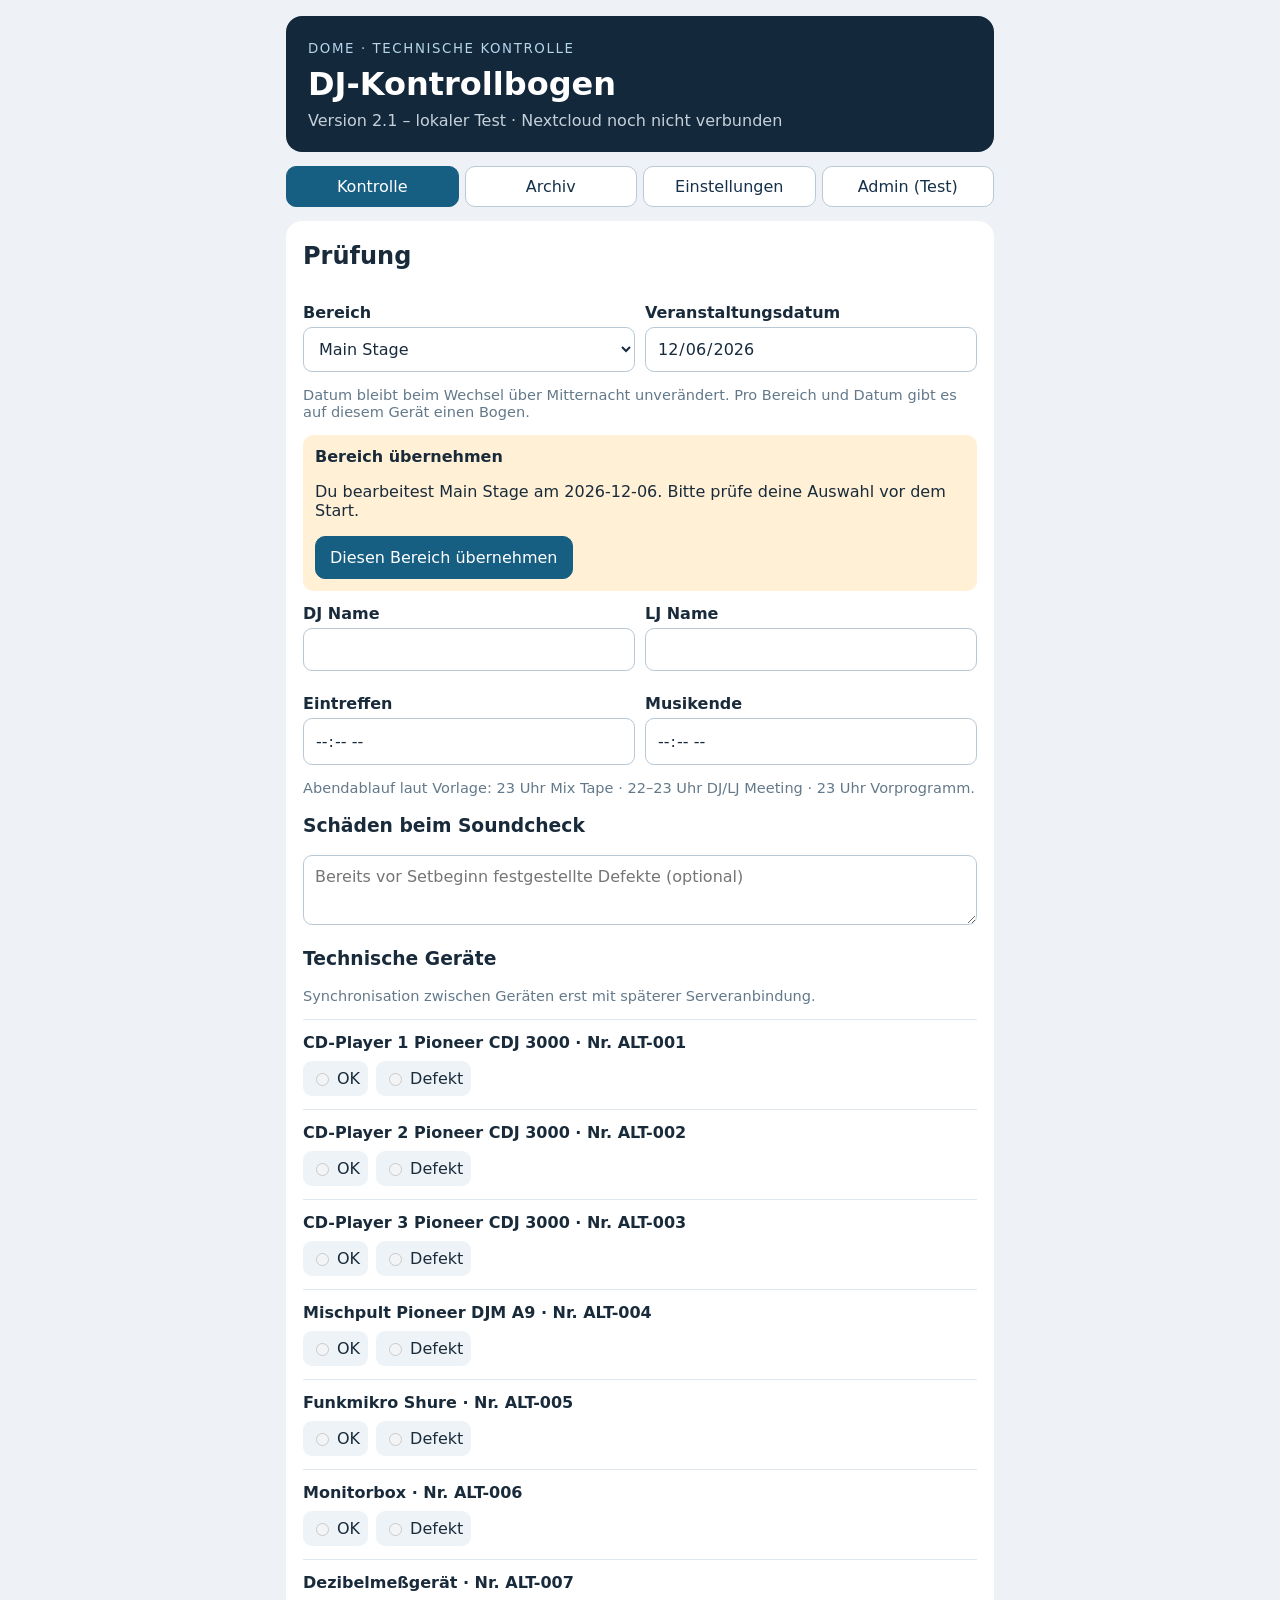
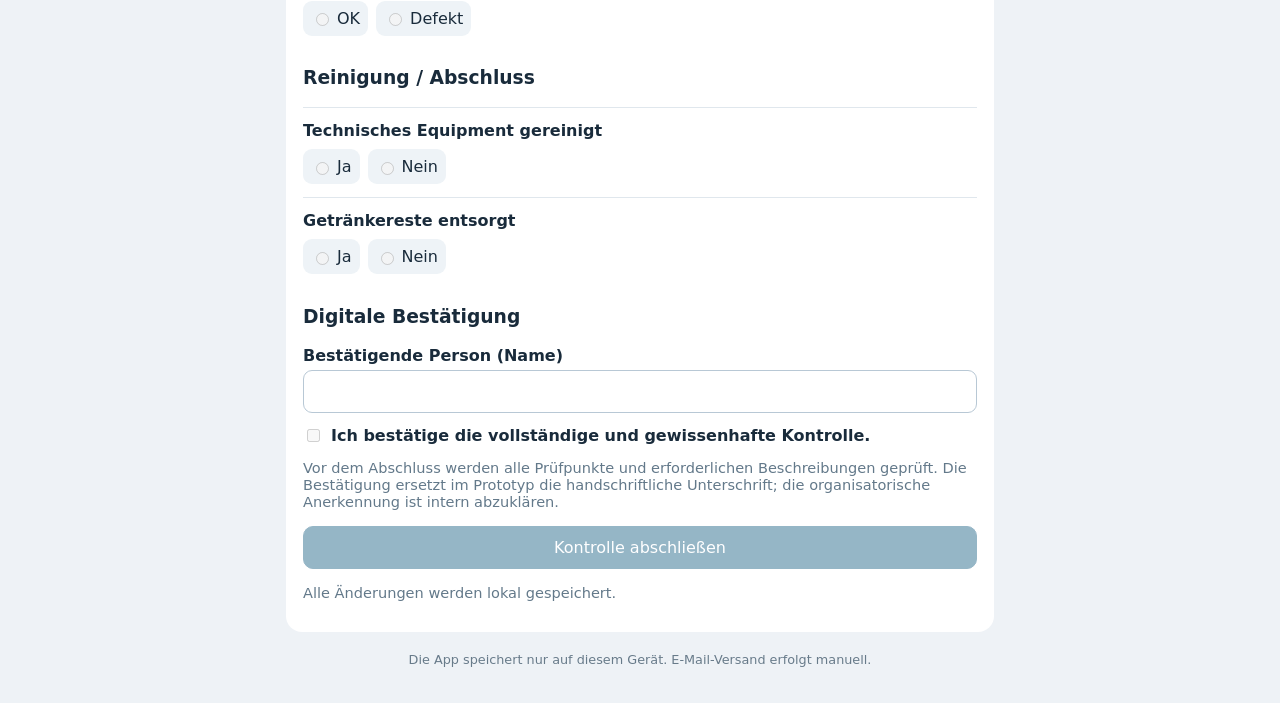
==== index.html @ 9ac1e3ab "Add files via upload" ====
<!doctype html><html lang="de"><head><meta charset="utf-8"><meta name="viewport" content="width=device-width,initial-scale=1"><meta name="theme-color" content="#13283b"><link rel="manifest" href="manifest.webmanifest"><link rel="stylesheet" href="style.css"><title>Dome · DJ-Kontrolle</title></head><body><main><header><small>DOME · TECHNISCHE KONTROLLE</small><h1>DJ-Kontrollbogen</h1><p>Version 2.1 – lokaler Test · Nextcloud noch nicht verbunden</p></header><nav><button data-tab="check" class="active">Kontrolle</button><button data-tab="archive">Archiv</button><button data-tab="settings">Einstellungen</button><button data-tab="admin">Admin (Test)</button></nav><section id="check"></section><section id="archive" hidden></section><section id="settings" hidden></section><section id="admin" hidden></section><footer>Die App speichert nur auf diesem Gerät. E-Mail-Versand erfolgt manuell.</footer></main><script src="app.js" defer></script></body></html>
---- style.css ----
:root{font-family:system-ui,-apple-system,Segoe UI,sans-serif;color:#192b3b;background:#eef2f6}*{box-sizing:border-box}body{margin:0}main{max-width:740px;margin:auto;padding:16px}header{background:#13283b;color:white;padding:22px;border-radius:16px}header small{letter-spacing:.12em;color:#b6d5ea}h1{margin:8px 0}header p{color:#c5d1da;margin:0}nav{display:flex;gap:6px;margin:14px 0}button{font:inherit;cursor:pointer;border:1px solid #b9c9d5;background:white;color:#15304a;border-radius:10px;padding:11px 14px}nav button{flex:1;padding:10px 5px}button.active,button.primary{background:#175e83;color:white;border-color:#175e83}button:disabled{opacity:.45;cursor:not-allowed}section{background:white;border-radius:16px;padding:17px;margin-bottom:12px}label{display:block;font-weight:600;margin:13px 0 5px}input,select,textarea{width:100%;padding:11px;border:1px solid #b8c8d5;border-radius:9px;font:inherit;background:white;color:#172b3d}textarea{min-height:70px;resize:vertical}.grid{display:grid;grid-template-columns:1fr 1fr;gap:10px}.device{border-top:1px solid #e0e7ed;padding:13px 0}.device strong{display:block;margin-bottom:9px}.choices{display:flex;gap:8px;flex-wrap:wrap}.choices label{font-weight:400;margin:0;display:flex;align-items:center;gap:5px;background:#eef3f7;border-radius:9px;padding:8px}.choices input{width:auto}.muted{color:#63798a;font-size:.91rem}.warn{background:#fff0d6;padding:12px;border-radius:10px}.success{background:#e6f5ea;padding:12px;border-radius:10px}.actions{display:flex;gap:8px;flex-wrap:wrap;margin-top:16px}.actions button{flex:1}.item{border-bottom:1px solid #e0e7ed;padding:12px 0}.item:last-child{border:0}footer{font-size:.8rem;color:#687b8a;text-align:center;margin:20px}h2{margin-top:4px}@media(max-width:430px){.grid{grid-template-columns:1fr}}
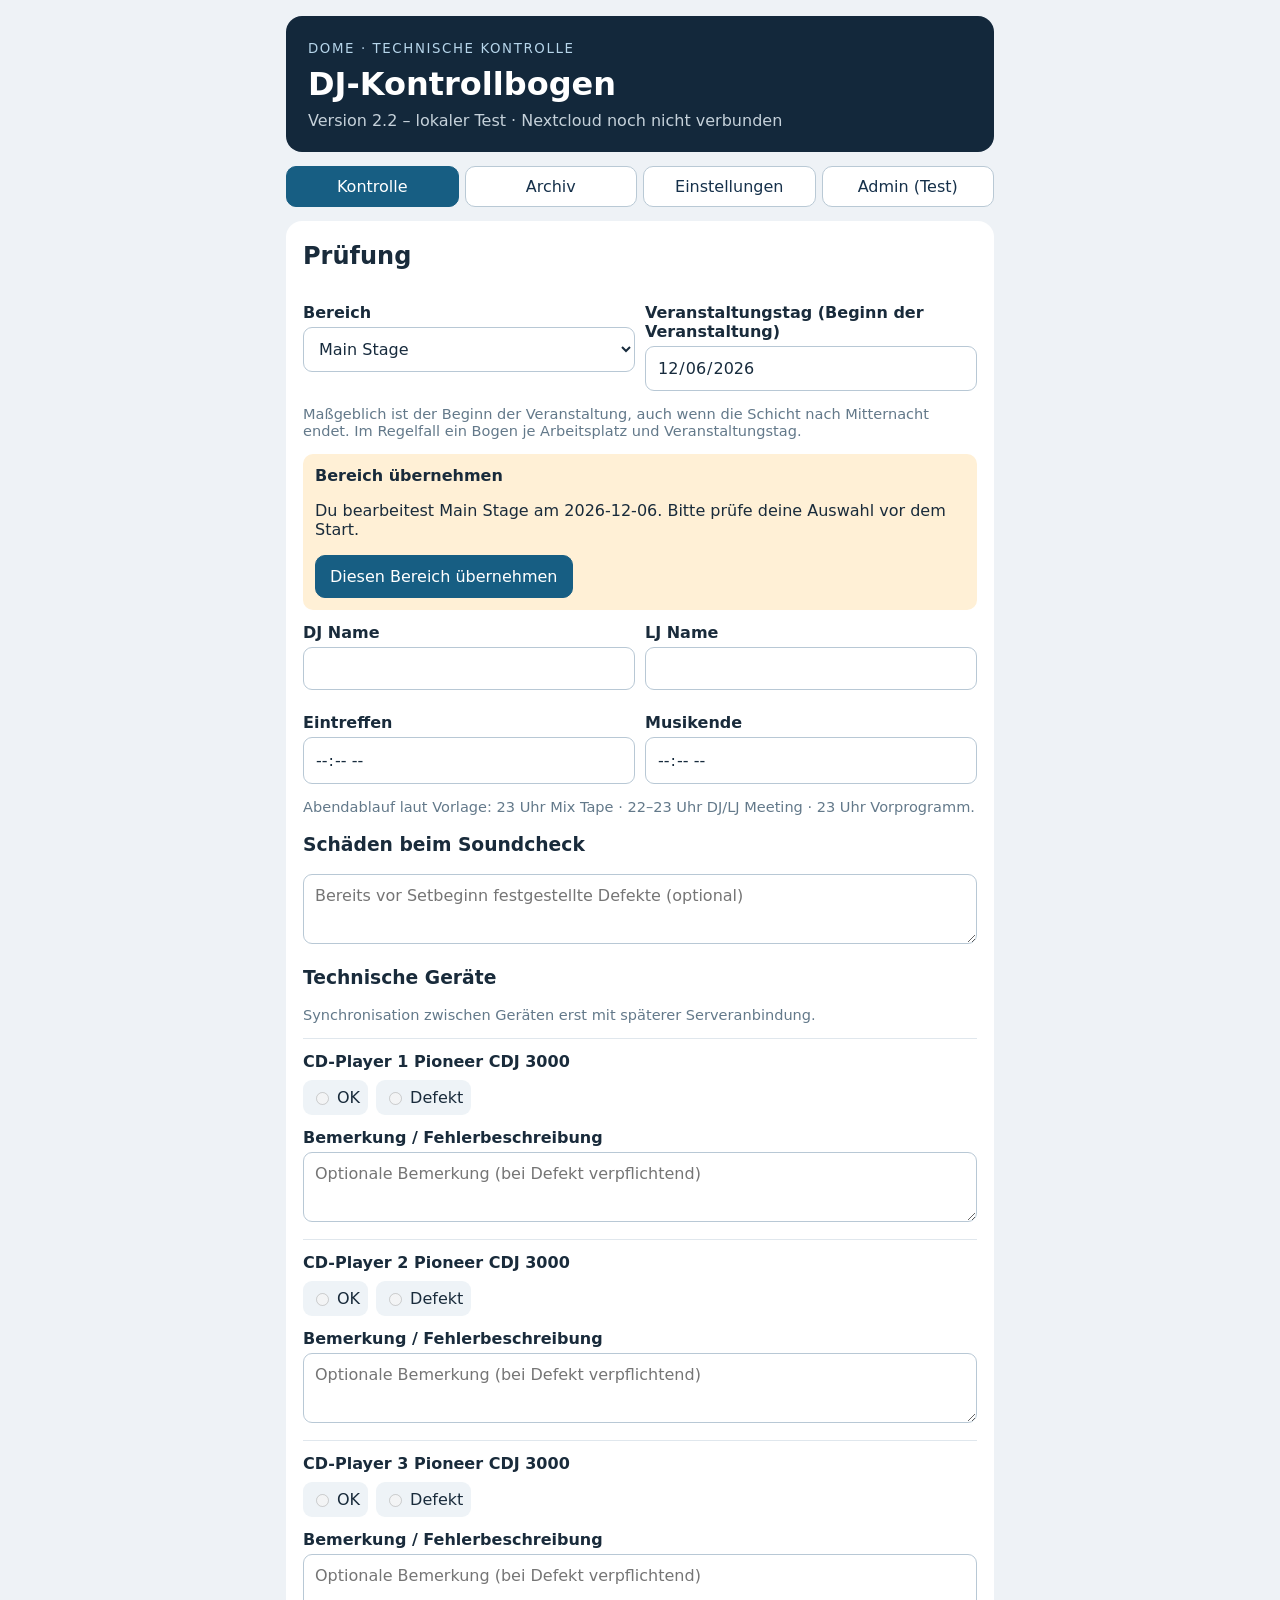
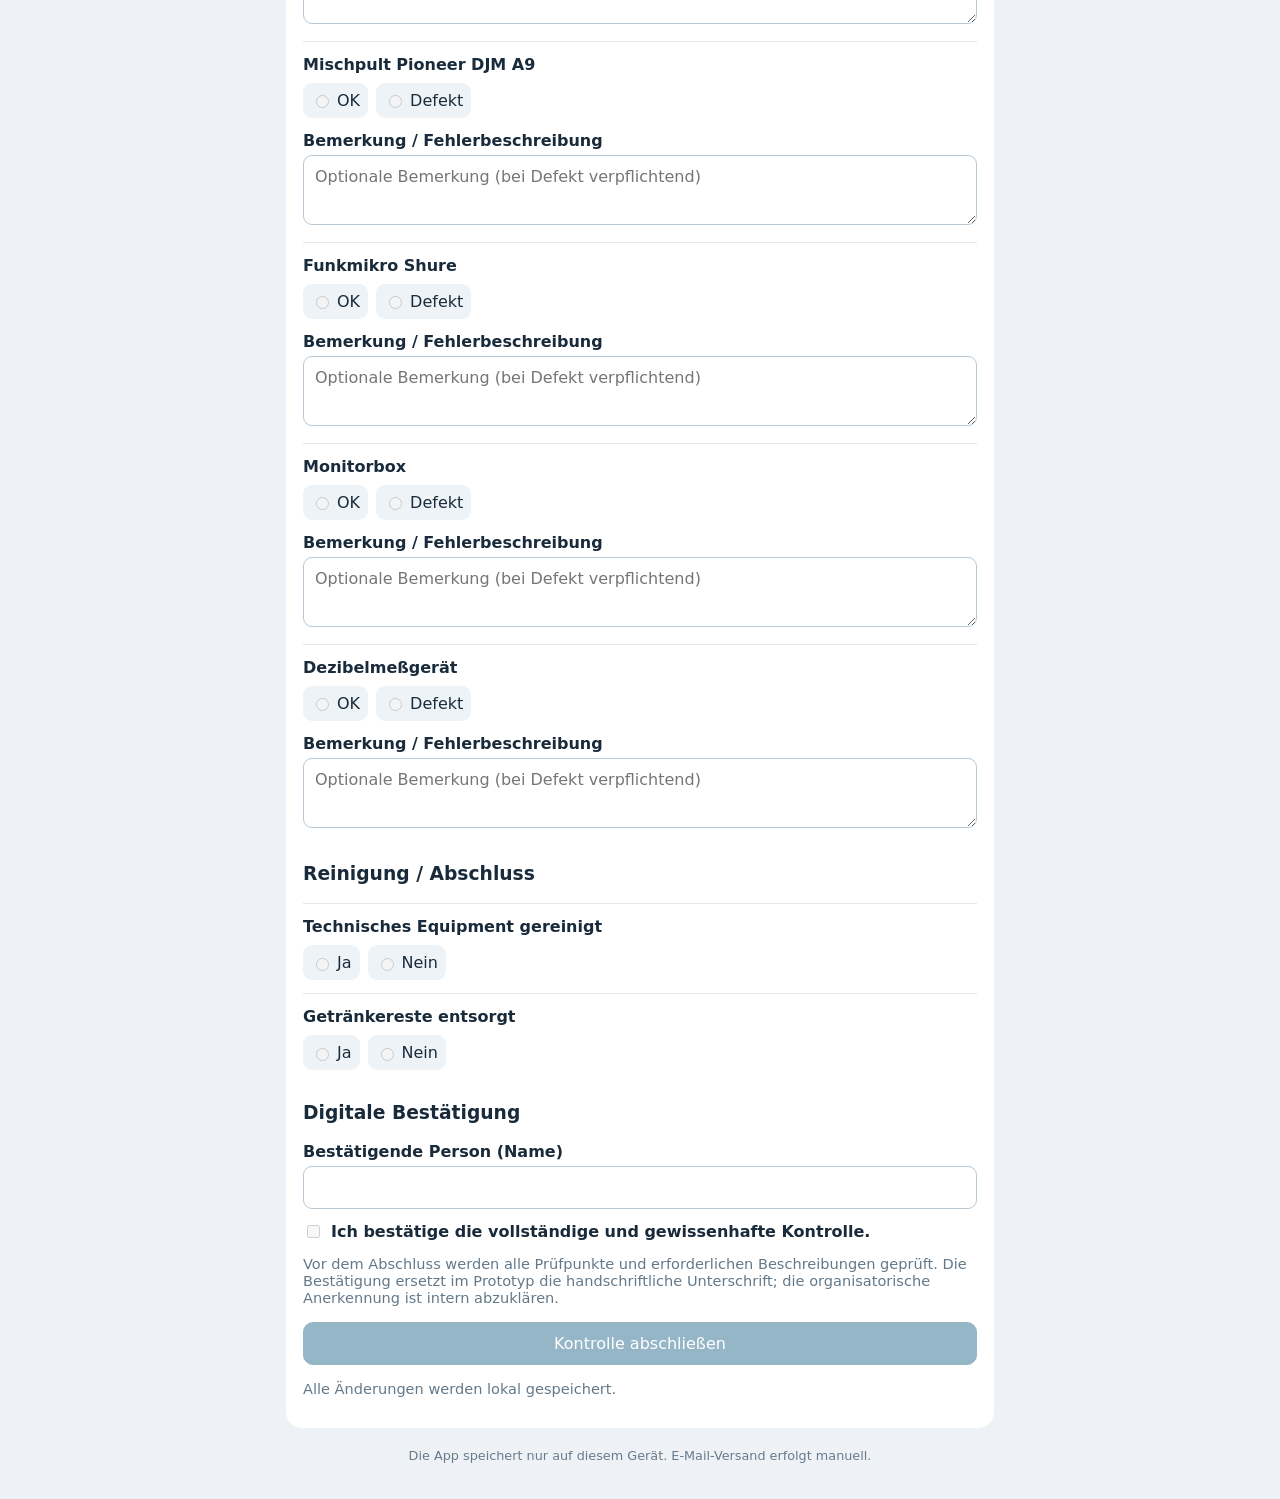
==== commit 84b76e9f: "Add files via upload" ====
--- a/index.html
+++ b/index.html
@@ -1 +1 @@
-<!doctype html><html lang="de"><head><meta charset="utf-8"><meta name="viewport" content="width=device-width,initial-scale=1"><meta name="theme-color" content="#13283b"><link rel="manifest" href="manifest.webmanifest"><link rel="stylesheet" href="style.css"><title>Dome · DJ-Kontrolle</title></head><body><main><header><small>DOME · TECHNISCHE KONTROLLE</small><h1>DJ-Kontrollbogen</h1><p>Version 2.1 – lokaler Test · Nextcloud noch nicht verbunden</p></header><nav><button data-tab="check" class="active">Kontrolle</button><button data-tab="archive">Archiv</button><button data-tab="settings">Einstellungen</button><button data-tab="admin">Admin (Test)</button></nav><section id="check"></section><section id="archive" hidden></section><section id="settings" hidden></section><section id="admin" hidden></section><footer>Die App speichert nur auf diesem Gerät. E-Mail-Versand erfolgt manuell.</footer></main><script src="app.js" defer></script></body></html>
+<!doctype html><html lang="de"><head><meta charset="utf-8"><meta name="viewport" content="width=device-width,initial-scale=1"><meta name="theme-color" content="#13283b"><link rel="manifest" href="manifest.webmanifest"><link rel="stylesheet" href="style.css"><title>Dome · DJ-Kontrolle</title></head><body><main><header><small>DOME · TECHNISCHE KONTROLLE</small><h1>DJ-Kontrollbogen</h1><p>Version 2.2 – lokaler Test · Nextcloud noch nicht verbunden</p></header><nav><button data-tab="check" class="active">Kontrolle</button><button data-tab="archive">Archiv</button><button data-tab="settings">Einstellungen</button><button data-tab="admin">Admin (Test)</button></nav><section id="check"></section><section id="archive" hidden></section><section id="settings" hidden></section><section id="admin" hidden></section><footer>Die App speichert nur auf diesem Gerät. E-Mail-Versand erfolgt manuell.</footer></main><script src="app.js" defer></script></body></html>
--- a/style.css
+++ b/style.css
@@ -1 +1,2 @@
 :root{font-family:system-ui,-apple-system,Segoe UI,sans-serif;color:#192b3b;background:#eef2f6}*{box-sizing:border-box}body{margin:0}main{max-width:740px;margin:auto;padding:16px}header{background:#13283b;color:white;padding:22px;border-radius:16px}header small{letter-spacing:.12em;color:#b6d5ea}h1{margin:8px 0}header p{color:#c5d1da;margin:0}nav{display:flex;gap:6px;margin:14px 0}button{font:inherit;cursor:pointer;border:1px solid #b9c9d5;background:white;color:#15304a;border-radius:10px;padding:11px 14px}nav button{flex:1;padding:10px 5px}button.active,button.primary{background:#175e83;color:white;border-color:#175e83}button:disabled{opacity:.45;cursor:not-allowed}section{background:white;border-radius:16px;padding:17px;margin-bottom:12px}label{display:block;font-weight:600;margin:13px 0 5px}input,select,textarea{width:100%;padding:11px;border:1px solid #b8c8d5;border-radius:9px;font:inherit;background:white;color:#172b3d}textarea{min-height:70px;resize:vertical}.grid{display:grid;grid-template-columns:1fr 1fr;gap:10px}.device{border-top:1px solid #e0e7ed;padding:13px 0}.device strong{display:block;margin-bottom:9px}.choices{display:flex;gap:8px;flex-wrap:wrap}.choices label{font-weight:400;margin:0;display:flex;align-items:center;gap:5px;background:#eef3f7;border-radius:9px;padding:8px}.choices input{width:auto}.muted{color:#63798a;font-size:.91rem}.warn{background:#fff0d6;padding:12px;border-radius:10px}.success{background:#e6f5ea;padding:12px;border-radius:10px}.actions{display:flex;gap:8px;flex-wrap:wrap;margin-top:16px}.actions button{flex:1}.item{border-bottom:1px solid #e0e7ed;padding:12px 0}.item:last-child{border:0}footer{font-size:.8rem;color:#687b8a;text-align:center;margin:20px}h2{margin-top:4px}@media(max-width:430px){.grid{grid-template-columns:1fr}}
+details{margin-top:20px;border:1px solid #d7e1e9;border-radius:12px;padding:12px}details summary{cursor:pointer;padding:5px 0}details[open] summary{border-bottom:1px solid #d7e1e9;padding-bottom:12px;margin-bottom:12px}
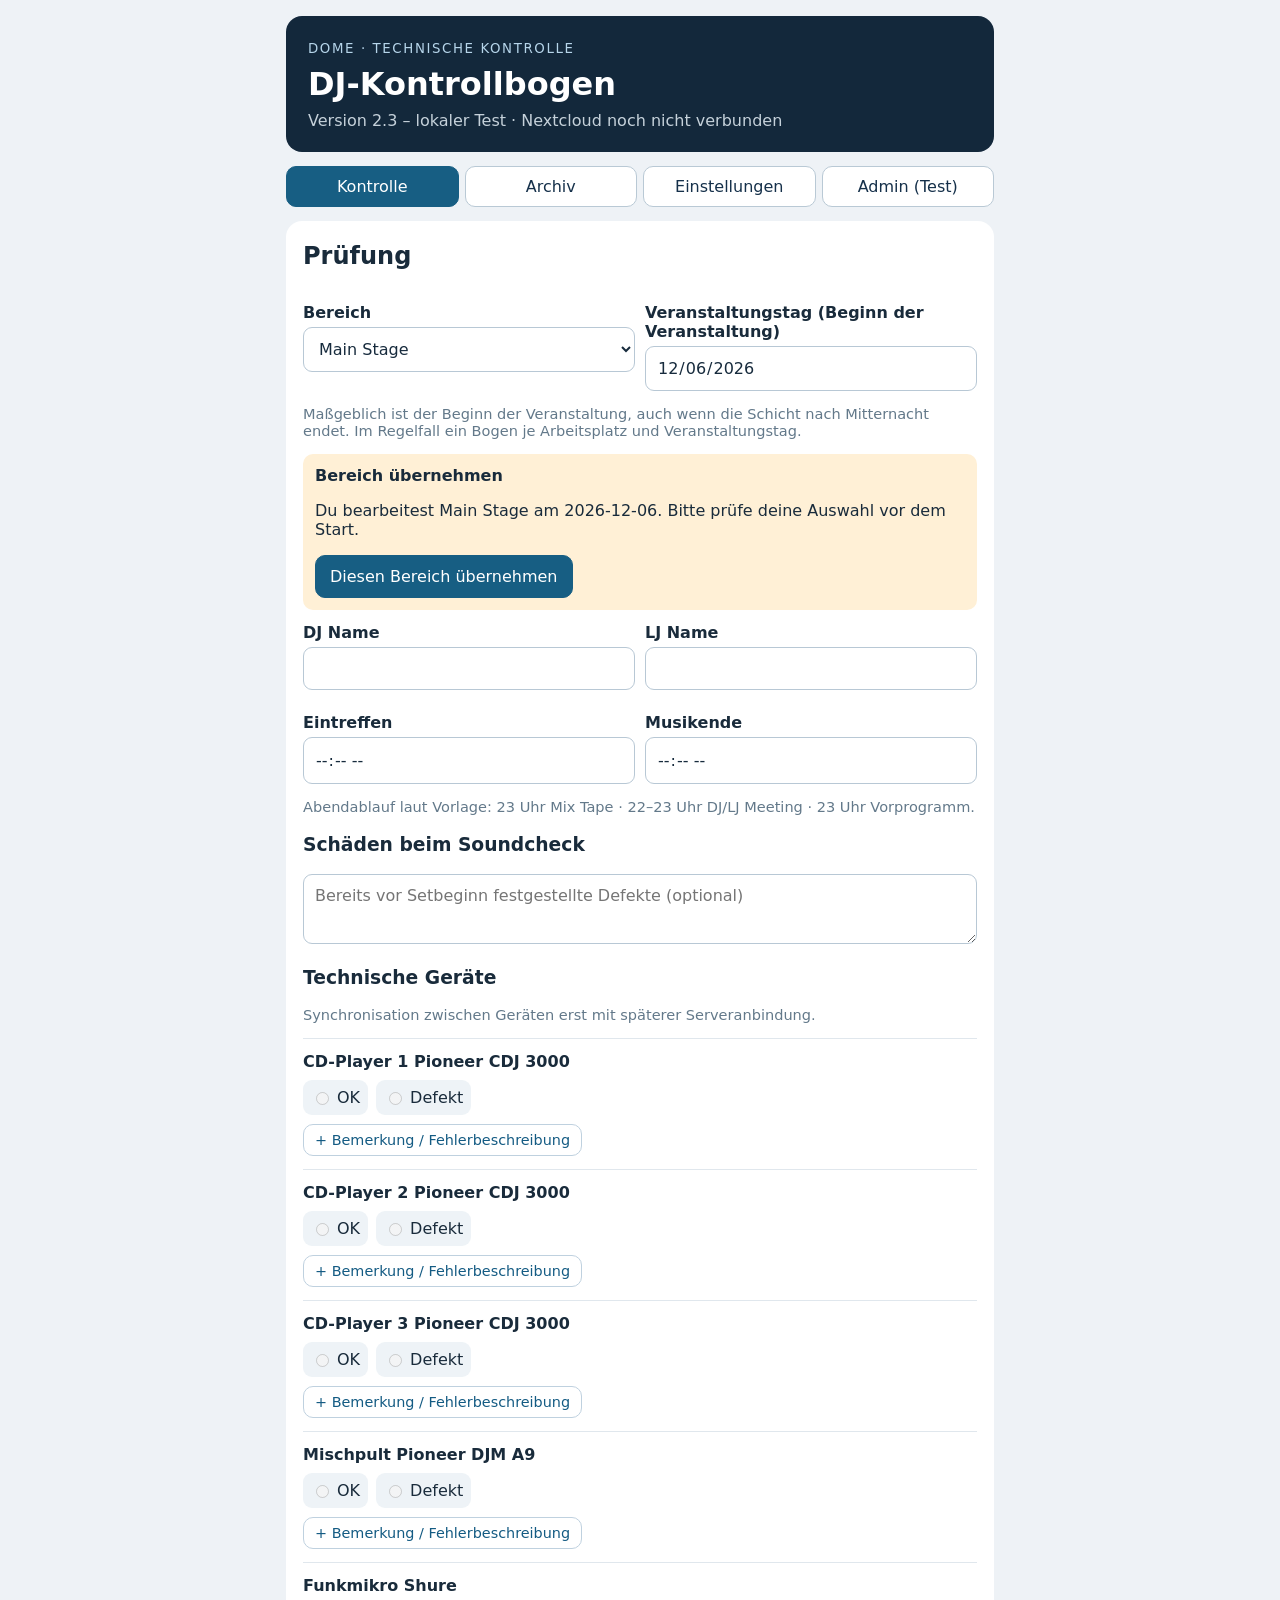
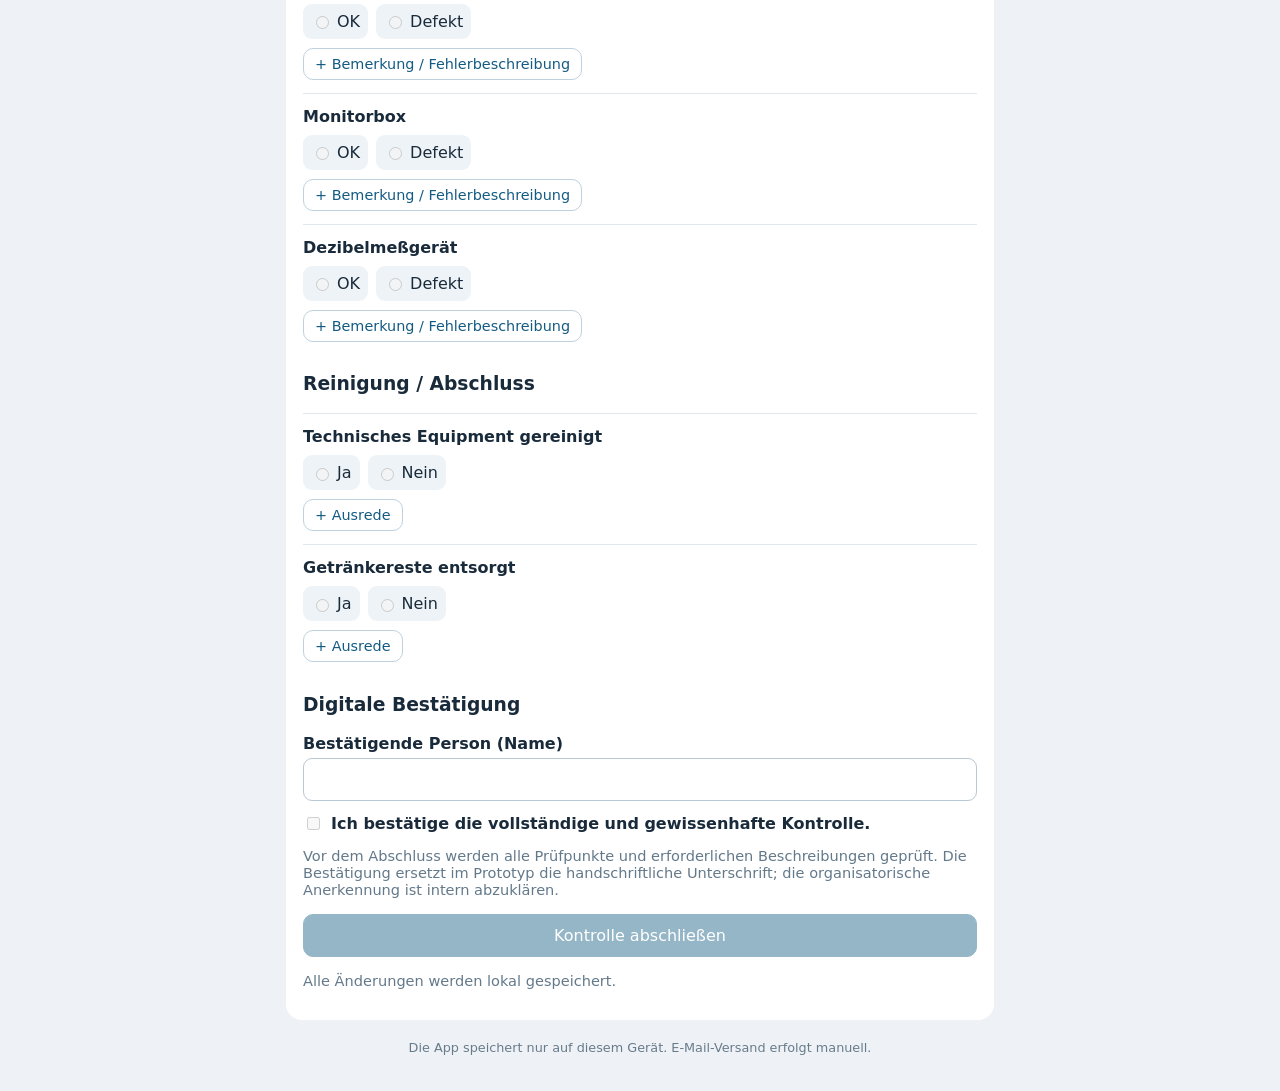
==== commit ad7b440c: "Add files via upload" ====
--- a/index.html
+++ b/index.html
@@ -1 +1 @@
-<!doctype html><html lang="de"><head><meta charset="utf-8"><meta name="viewport" content="width=device-width,initial-scale=1"><meta name="theme-color" content="#13283b"><link rel="manifest" href="manifest.webmanifest"><link rel="stylesheet" href="style.css"><title>Dome · DJ-Kontrolle</title></head><body><main><header><small>DOME · TECHNISCHE KONTROLLE</small><h1>DJ-Kontrollbogen</h1><p>Version 2.2 – lokaler Test · Nextcloud noch nicht verbunden</p></header><nav><button data-tab="check" class="active">Kontrolle</button><button data-tab="archive">Archiv</button><button data-tab="settings">Einstellungen</button><button data-tab="admin">Admin (Test)</button></nav><section id="check"></section><section id="archive" hidden></section><section id="settings" hidden></section><section id="admin" hidden></section><footer>Die App speichert nur auf diesem Gerät. E-Mail-Versand erfolgt manuell.</footer></main><script src="app.js" defer></script></body></html>
+<!doctype html><html lang="de"><head><meta charset="utf-8"><meta name="viewport" content="width=device-width,initial-scale=1"><meta name="theme-color" content="#13283b"><link rel="manifest" href="manifest.webmanifest"><link rel="stylesheet" href="style.css"><title>Dome · DJ-Kontrolle</title></head><body><main><header><small>DOME · TECHNISCHE KONTROLLE</small><h1>DJ-Kontrollbogen</h1><p>Version 2.3 – lokaler Test · Nextcloud noch nicht verbunden</p></header><nav><button data-tab="check" class="active">Kontrolle</button><button data-tab="archive">Archiv</button><button data-tab="settings">Einstellungen</button><button data-tab="admin">Admin (Test)</button></nav><section id="check"></section><section id="archive" hidden></section><section id="settings" hidden></section><section id="admin" hidden></section><footer>Die App speichert nur auf diesem Gerät. E-Mail-Versand erfolgt manuell.</footer></main><script src="app.js" defer></script></body></html>
--- a/style.css
+++ b/style.css
@@ -1,2 +1,3 @@
 :root{font-family:system-ui,-apple-system,Segoe UI,sans-serif;color:#192b3b;background:#eef2f6}*{box-sizing:border-box}body{margin:0}main{max-width:740px;margin:auto;padding:16px}header{background:#13283b;color:white;padding:22px;border-radius:16px}header small{letter-spacing:.12em;color:#b6d5ea}h1{margin:8px 0}header p{color:#c5d1da;margin:0}nav{display:flex;gap:6px;margin:14px 0}button{font:inherit;cursor:pointer;border:1px solid #b9c9d5;background:white;color:#15304a;border-radius:10px;padding:11px 14px}nav button{flex:1;padding:10px 5px}button.active,button.primary{background:#175e83;color:white;border-color:#175e83}button:disabled{opacity:.45;cursor:not-allowed}section{background:white;border-radius:16px;padding:17px;margin-bottom:12px}label{display:block;font-weight:600;margin:13px 0 5px}input,select,textarea{width:100%;padding:11px;border:1px solid #b8c8d5;border-radius:9px;font:inherit;background:white;color:#172b3d}textarea{min-height:70px;resize:vertical}.grid{display:grid;grid-template-columns:1fr 1fr;gap:10px}.device{border-top:1px solid #e0e7ed;padding:13px 0}.device strong{display:block;margin-bottom:9px}.choices{display:flex;gap:8px;flex-wrap:wrap}.choices label{font-weight:400;margin:0;display:flex;align-items:center;gap:5px;background:#eef3f7;border-radius:9px;padding:8px}.choices input{width:auto}.muted{color:#63798a;font-size:.91rem}.warn{background:#fff0d6;padding:12px;border-radius:10px}.success{background:#e6f5ea;padding:12px;border-radius:10px}.actions{display:flex;gap:8px;flex-wrap:wrap;margin-top:16px}.actions button{flex:1}.item{border-bottom:1px solid #e0e7ed;padding:12px 0}.item:last-child{border:0}footer{font-size:.8rem;color:#687b8a;text-align:center;margin:20px}h2{margin-top:4px}@media(max-width:430px){.grid{grid-template-columns:1fr}}
 details{margin-top:20px;border:1px solid #d7e1e9;border-radius:12px;padding:12px}details summary{cursor:pointer;padding:5px 0}details[open] summary{border-bottom:1px solid #d7e1e9;padding-bottom:12px;margin-bottom:12px}
+.note-toggle{margin-top:9px;background:transparent;color:#145b83;border:1px solid #bfd1df;padding:7px 11px;font-size:.9rem}.note-wrap{margin-top:9px}.saved-note{white-space:pre-wrap;background:#f0f5f8;padding:9px;border-radius:7px} [hidden]{display:none!important}
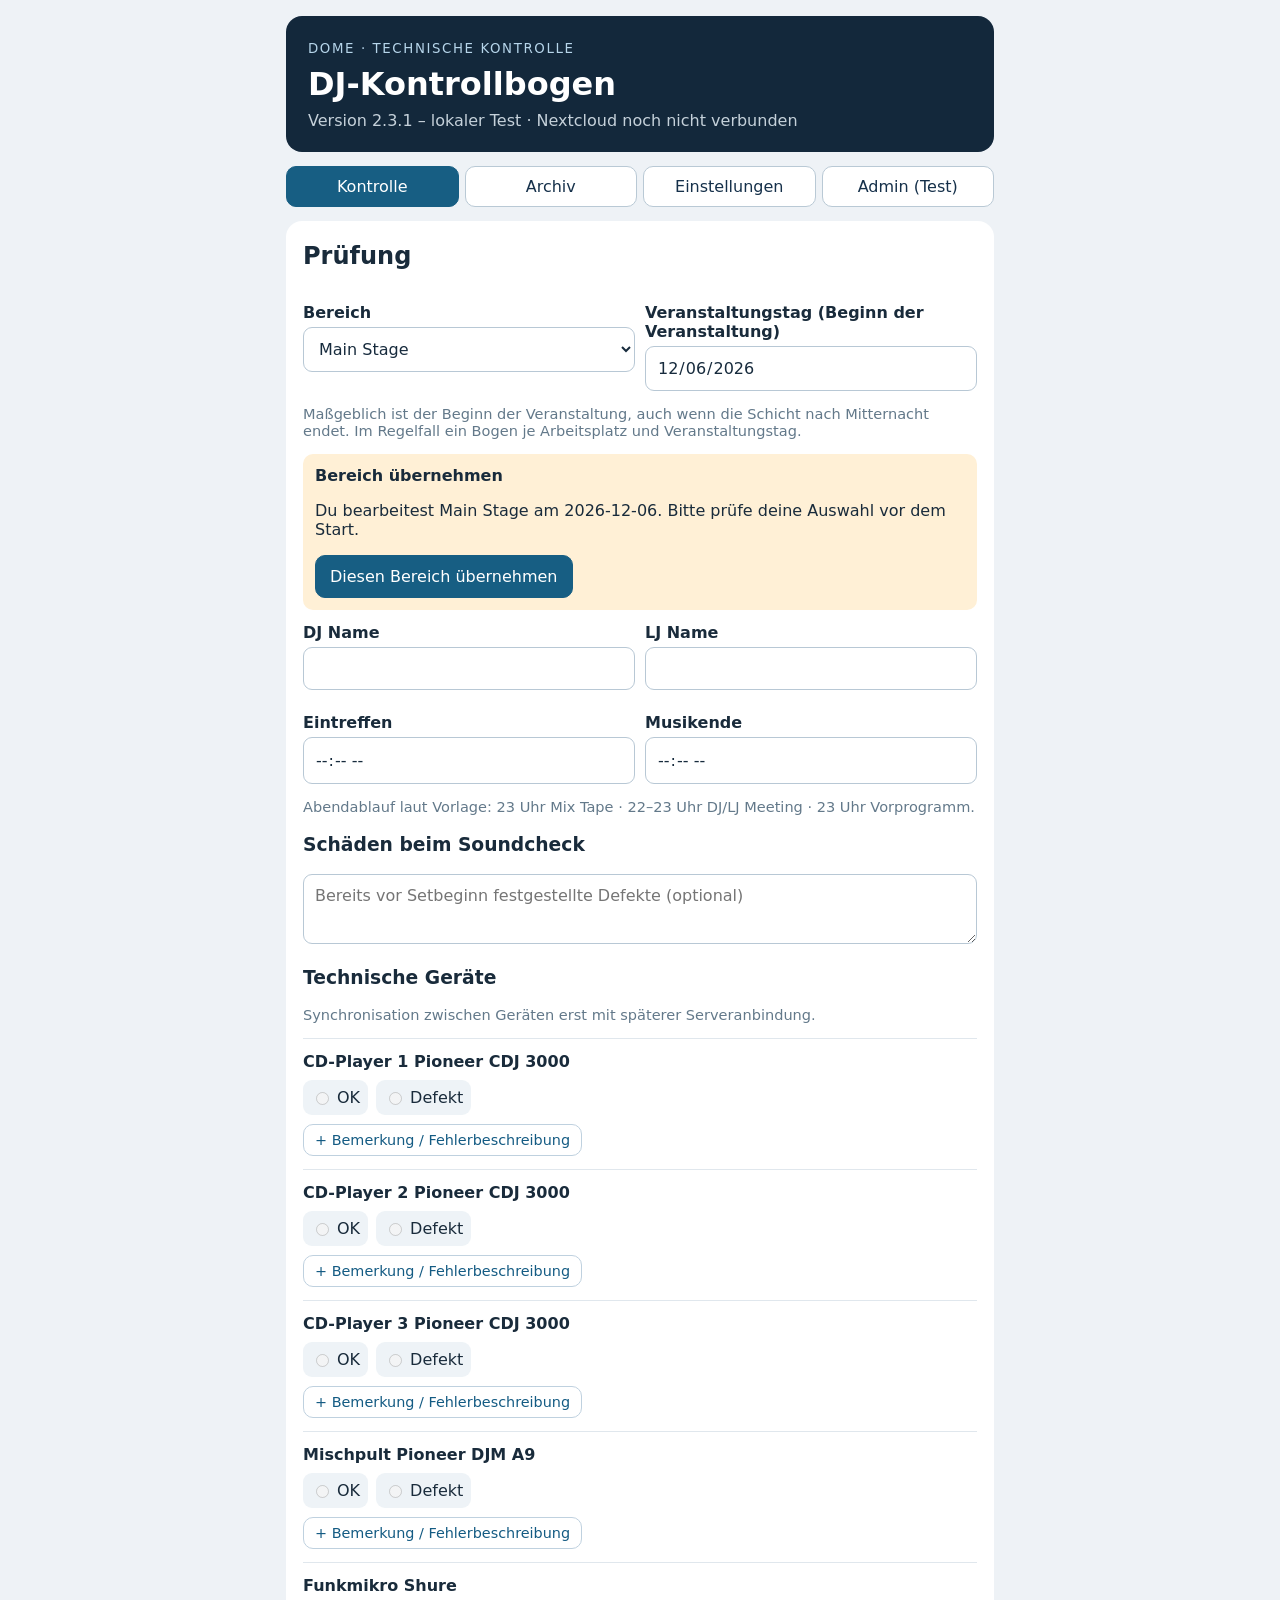
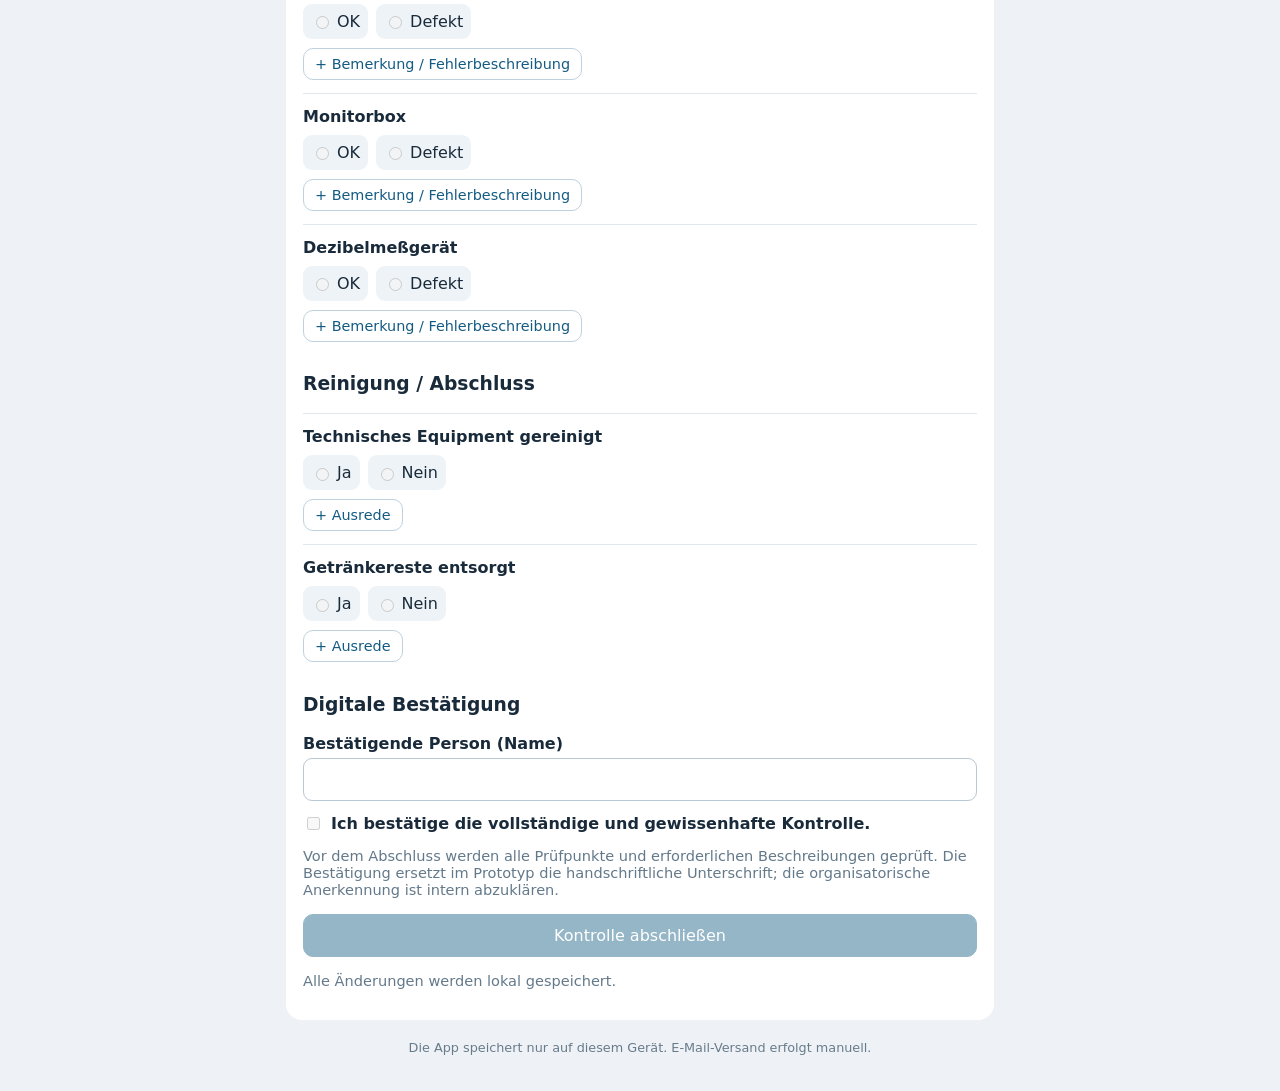
==== commit 75b0d3be: "Add files via upload" ====
--- a/index.html
+++ b/index.html
@@ -1 +1 @@
-<!doctype html><html lang="de"><head><meta charset="utf-8"><meta name="viewport" content="width=device-width,initial-scale=1"><meta name="theme-color" content="#13283b"><link rel="manifest" href="manifest.webmanifest"><link rel="stylesheet" href="style.css"><title>Dome · DJ-Kontrolle</title></head><body><main><header><small>DOME · TECHNISCHE KONTROLLE</small><h1>DJ-Kontrollbogen</h1><p>Version 2.3 – lokaler Test · Nextcloud noch nicht verbunden</p></header><nav><button data-tab="check" class="active">Kontrolle</button><button data-tab="archive">Archiv</button><button data-tab="settings">Einstellungen</button><button data-tab="admin">Admin (Test)</button></nav><section id="check"></section><section id="archive" hidden></section><section id="settings" hidden></section><section id="admin" hidden></section><footer>Die App speichert nur auf diesem Gerät. E-Mail-Versand erfolgt manuell.</footer></main><script src="app.js" defer></script></body></html>
+<!doctype html><html lang="de"><head><meta charset="utf-8"><meta name="viewport" content="width=device-width,initial-scale=1"><meta name="theme-color" content="#13283b"><link rel="manifest" href="manifest.webmanifest"><link rel="stylesheet" href="style.css"><title>Dome · DJ-Kontrolle</title></head><body><main><header><small>DOME · TECHNISCHE KONTROLLE</small><h1>DJ-Kontrollbogen</h1><p>Version 2.3.1 – lokaler Test · Nextcloud noch nicht verbunden</p></header><nav><button data-tab="check" class="active">Kontrolle</button><button data-tab="archive">Archiv</button><button data-tab="settings">Einstellungen</button><button data-tab="admin">Admin (Test)</button></nav><section id="check"></section><section id="archive" hidden></section><section id="settings" hidden></section><section id="admin" hidden></section><footer>Die App speichert nur auf diesem Gerät. E-Mail-Versand erfolgt manuell.</footer></main><script src="app.js" defer></script></body></html>
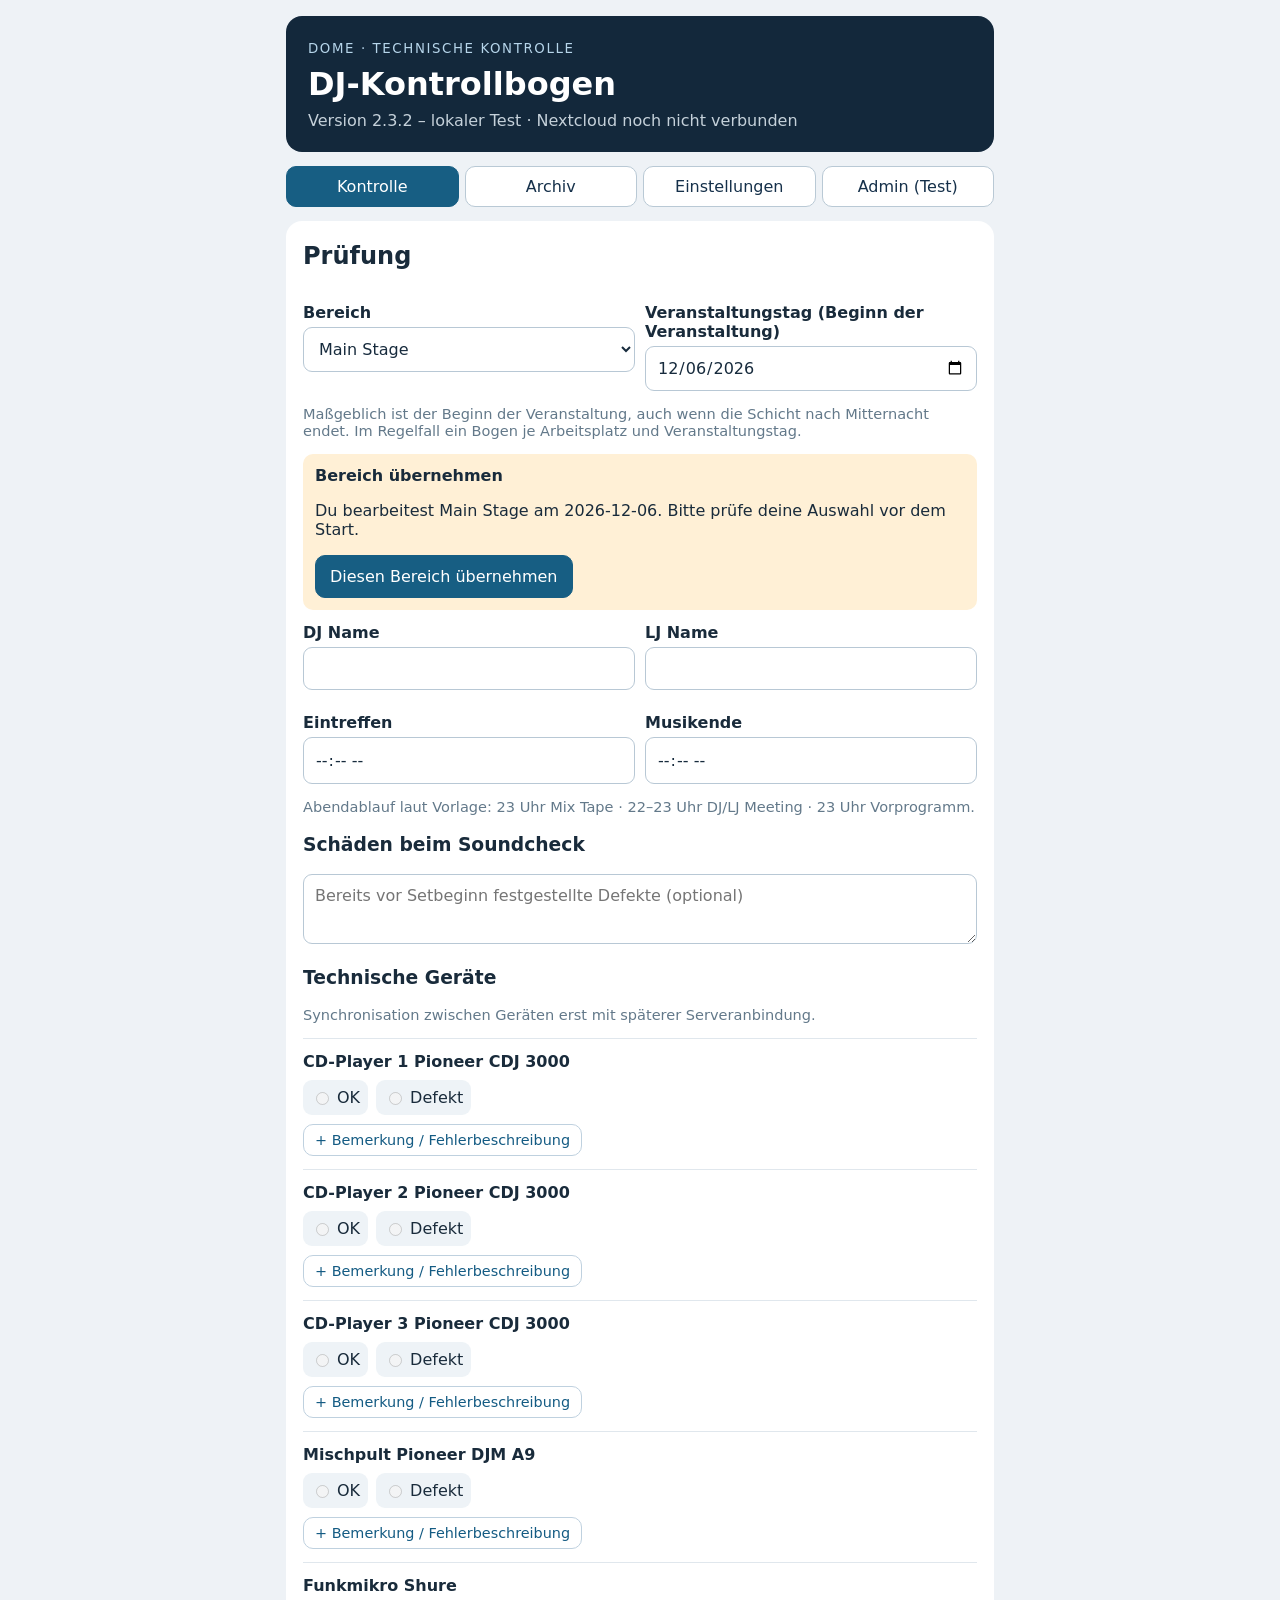
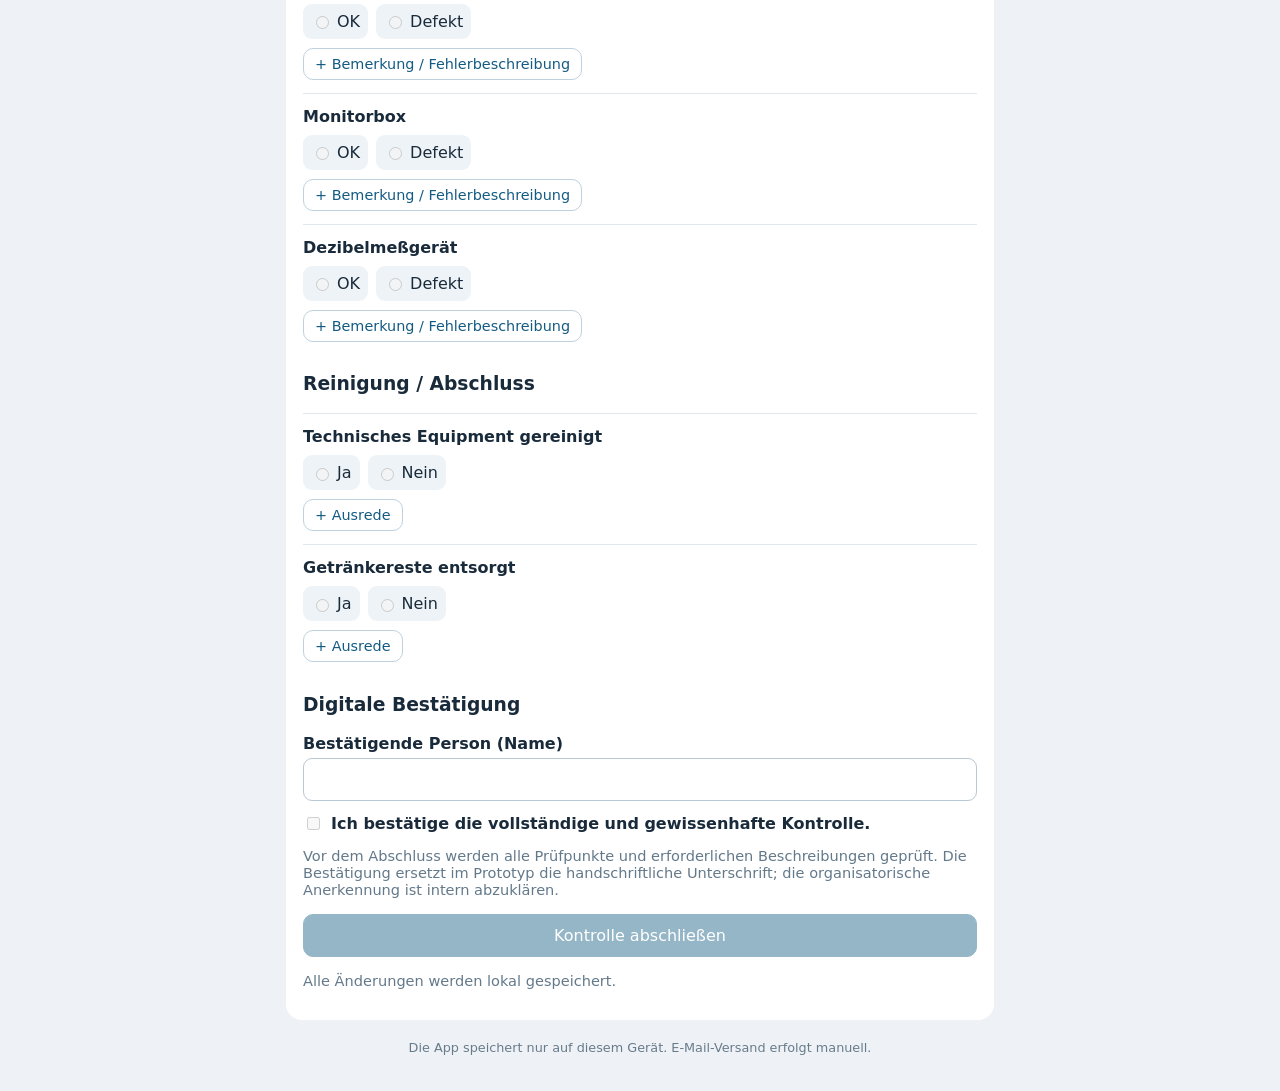
==== commit 8a5e909f: "Add files via upload" ====
--- a/index.html
+++ b/index.html
@@ -1 +1 @@
-<!doctype html><html lang="de"><head><meta charset="utf-8"><meta name="viewport" content="width=device-width,initial-scale=1"><meta name="theme-color" content="#13283b"><link rel="manifest" href="manifest.webmanifest"><link rel="stylesheet" href="style.css"><title>Dome · DJ-Kontrolle</title></head><body><main><header><small>DOME · TECHNISCHE KONTROLLE</small><h1>DJ-Kontrollbogen</h1><p>Version 2.3.1 – lokaler Test · Nextcloud noch nicht verbunden</p></header><nav><button data-tab="check" class="active">Kontrolle</button><button data-tab="archive">Archiv</button><button data-tab="settings">Einstellungen</button><button data-tab="admin">Admin (Test)</button></nav><section id="check"></section><section id="archive" hidden></section><section id="settings" hidden></section><section id="admin" hidden></section><footer>Die App speichert nur auf diesem Gerät. E-Mail-Versand erfolgt manuell.</footer></main><script src="app.js" defer></script></body></html>
+<!doctype html><html lang="de"><head><meta charset="utf-8"><meta name="viewport" content="width=device-width,initial-scale=1"><meta name="theme-color" content="#13283b"><link rel="manifest" href="manifest.webmanifest"><link rel="stylesheet" href="style.css"><title>Dome · DJ-Kontrolle</title></head><body><main><header><small>DOME · TECHNISCHE KONTROLLE</small><h1>DJ-Kontrollbogen</h1><p>Version 2.3.2 – lokaler Test · Nextcloud noch nicht verbunden</p></header><nav><button data-tab="check" class="active">Kontrolle</button><button data-tab="archive">Archiv</button><button data-tab="settings">Einstellungen</button><button data-tab="admin">Admin (Test)</button></nav><section id="check"></section><section id="archive" hidden></section><section id="settings" hidden></section><section id="admin" hidden></section><footer>Die App speichert nur auf diesem Gerät. E-Mail-Versand erfolgt manuell.</footer></main><script src="app.js" defer></script></body></html>
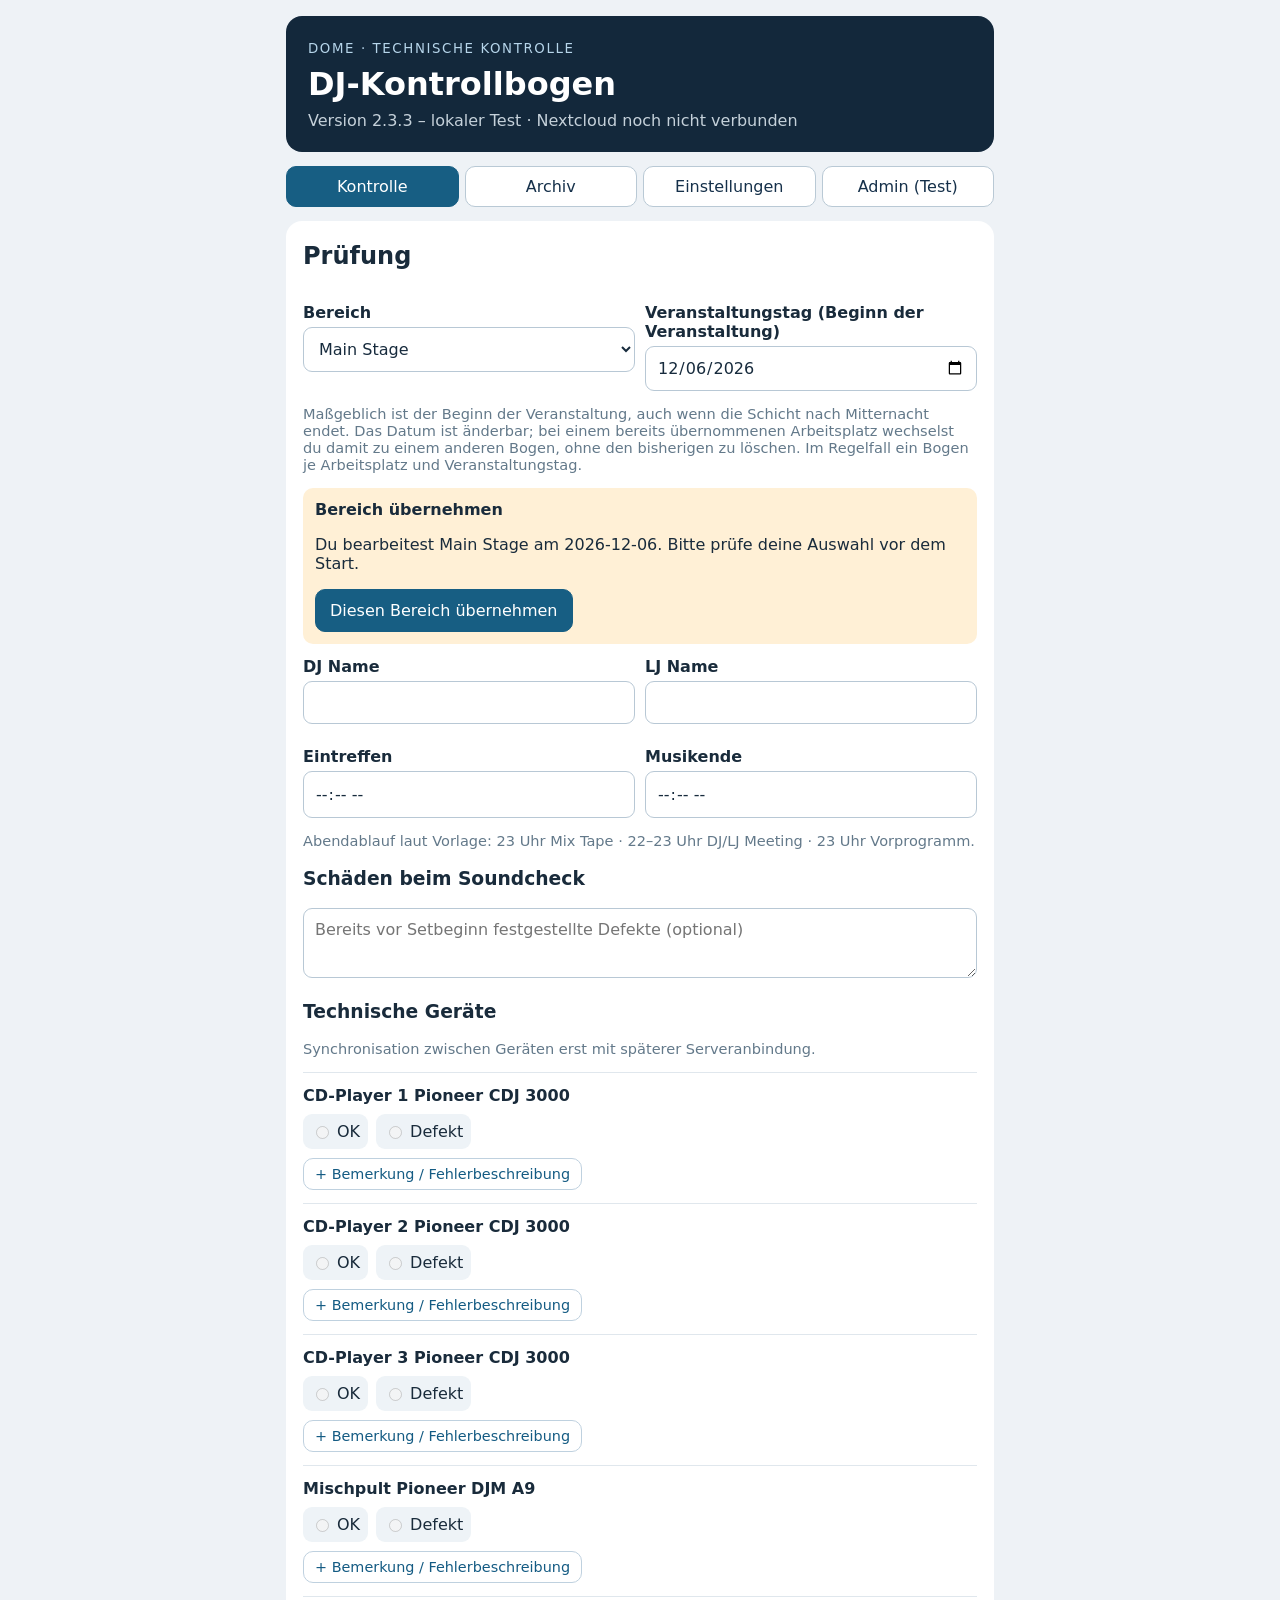
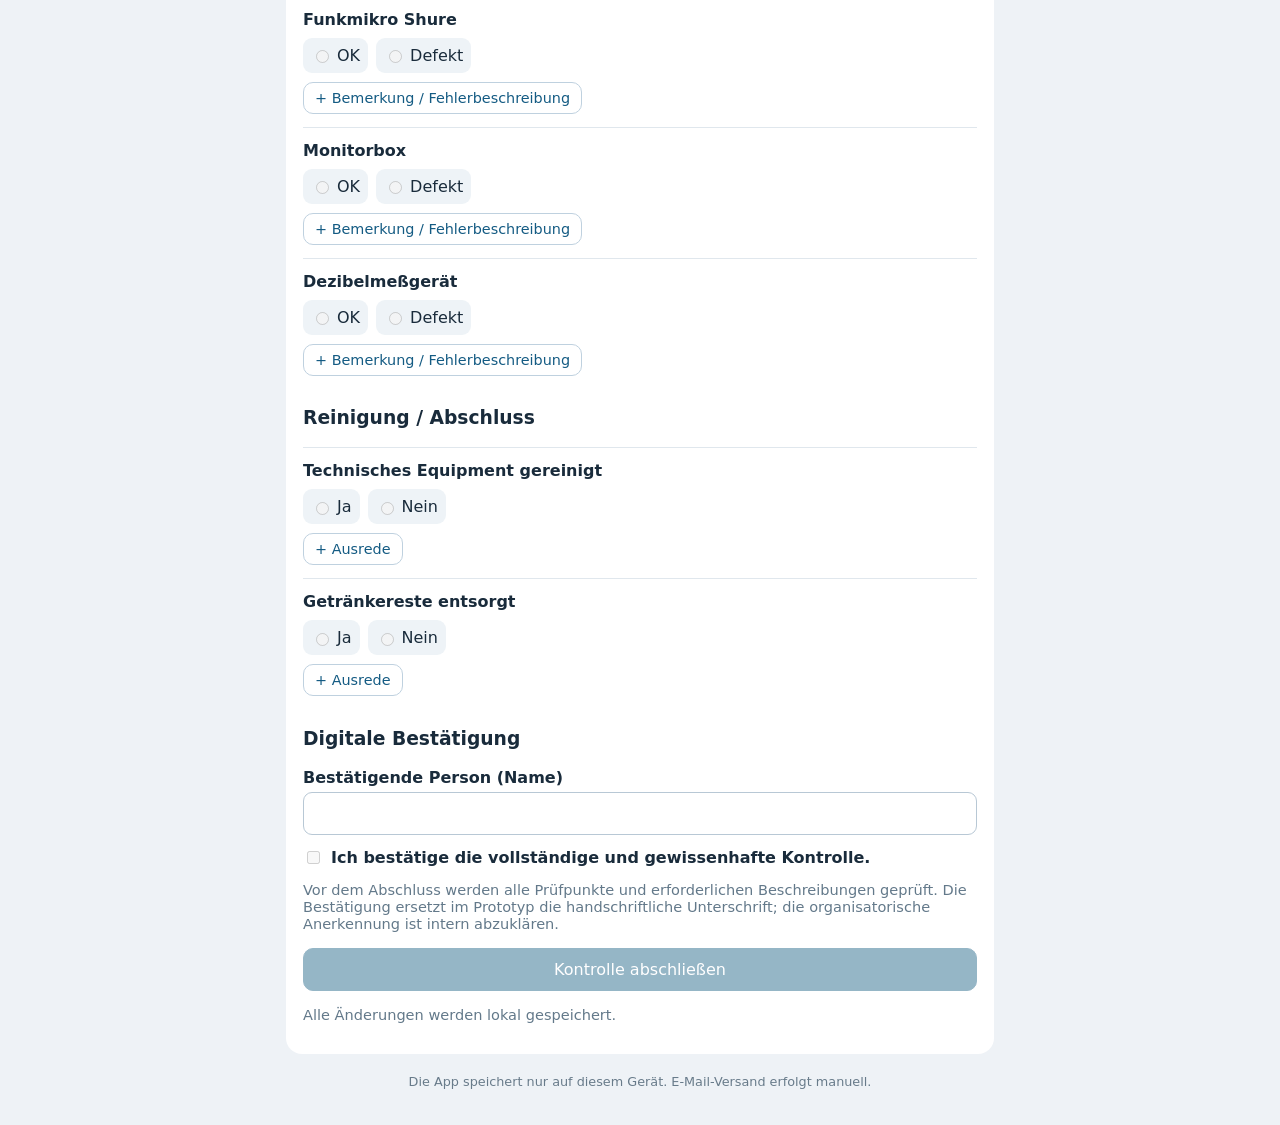
==== commit 02b3d253: "Add files via upload" ====
--- a/index.html
+++ b/index.html
@@ -1 +1 @@
-<!doctype html><html lang="de"><head><meta charset="utf-8"><meta name="viewport" content="width=device-width,initial-scale=1"><meta name="theme-color" content="#13283b"><link rel="manifest" href="manifest.webmanifest"><link rel="stylesheet" href="style.css"><title>Dome · DJ-Kontrolle</title></head><body><main><header><small>DOME · TECHNISCHE KONTROLLE</small><h1>DJ-Kontrollbogen</h1><p>Version 2.3.2 – lokaler Test · Nextcloud noch nicht verbunden</p></header><nav><button data-tab="check" class="active">Kontrolle</button><button data-tab="archive">Archiv</button><button data-tab="settings">Einstellungen</button><button data-tab="admin">Admin (Test)</button></nav><section id="check"></section><section id="archive" hidden></section><section id="settings" hidden></section><section id="admin" hidden></section><footer>Die App speichert nur auf diesem Gerät. E-Mail-Versand erfolgt manuell.</footer></main><script src="app.js" defer></script></body></html>
+<!doctype html><html lang="de"><head><meta charset="utf-8"><meta name="viewport" content="width=device-width,initial-scale=1"><meta name="theme-color" content="#13283b"><link rel="manifest" href="manifest.webmanifest"><link rel="stylesheet" href="style.css"><title>Dome · DJ-Kontrolle</title></head><body><main><header><small>DOME · TECHNISCHE KONTROLLE</small><h1>DJ-Kontrollbogen</h1><p>Version 2.3.3 – lokaler Test · Nextcloud noch nicht verbunden</p></header><nav><button data-tab="check" class="active">Kontrolle</button><button data-tab="archive">Archiv</button><button data-tab="settings">Einstellungen</button><button data-tab="admin">Admin (Test)</button></nav><section id="check"></section><section id="archive" hidden></section><section id="settings" hidden></section><section id="admin" hidden></section><footer>Die App speichert nur auf diesem Gerät. E-Mail-Versand erfolgt manuell.</footer></main><script src="app.js" defer></script></body></html>
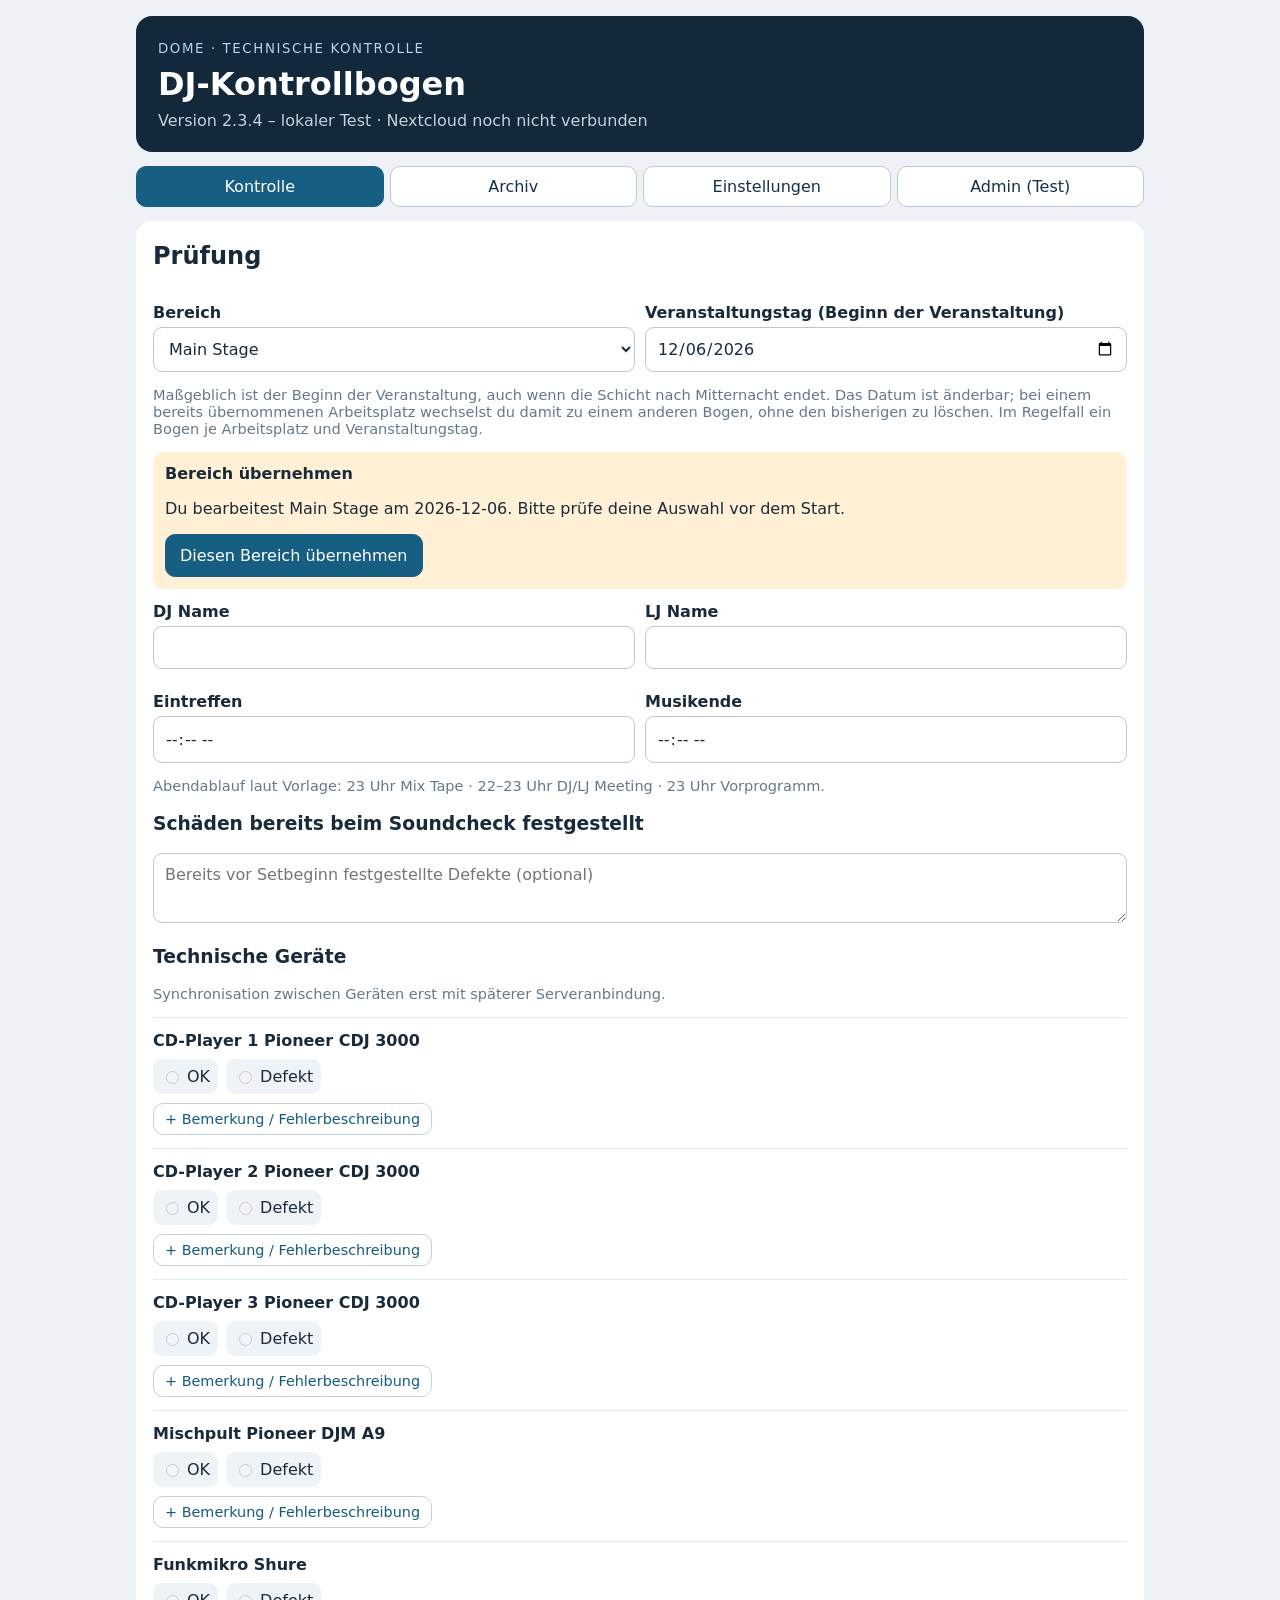
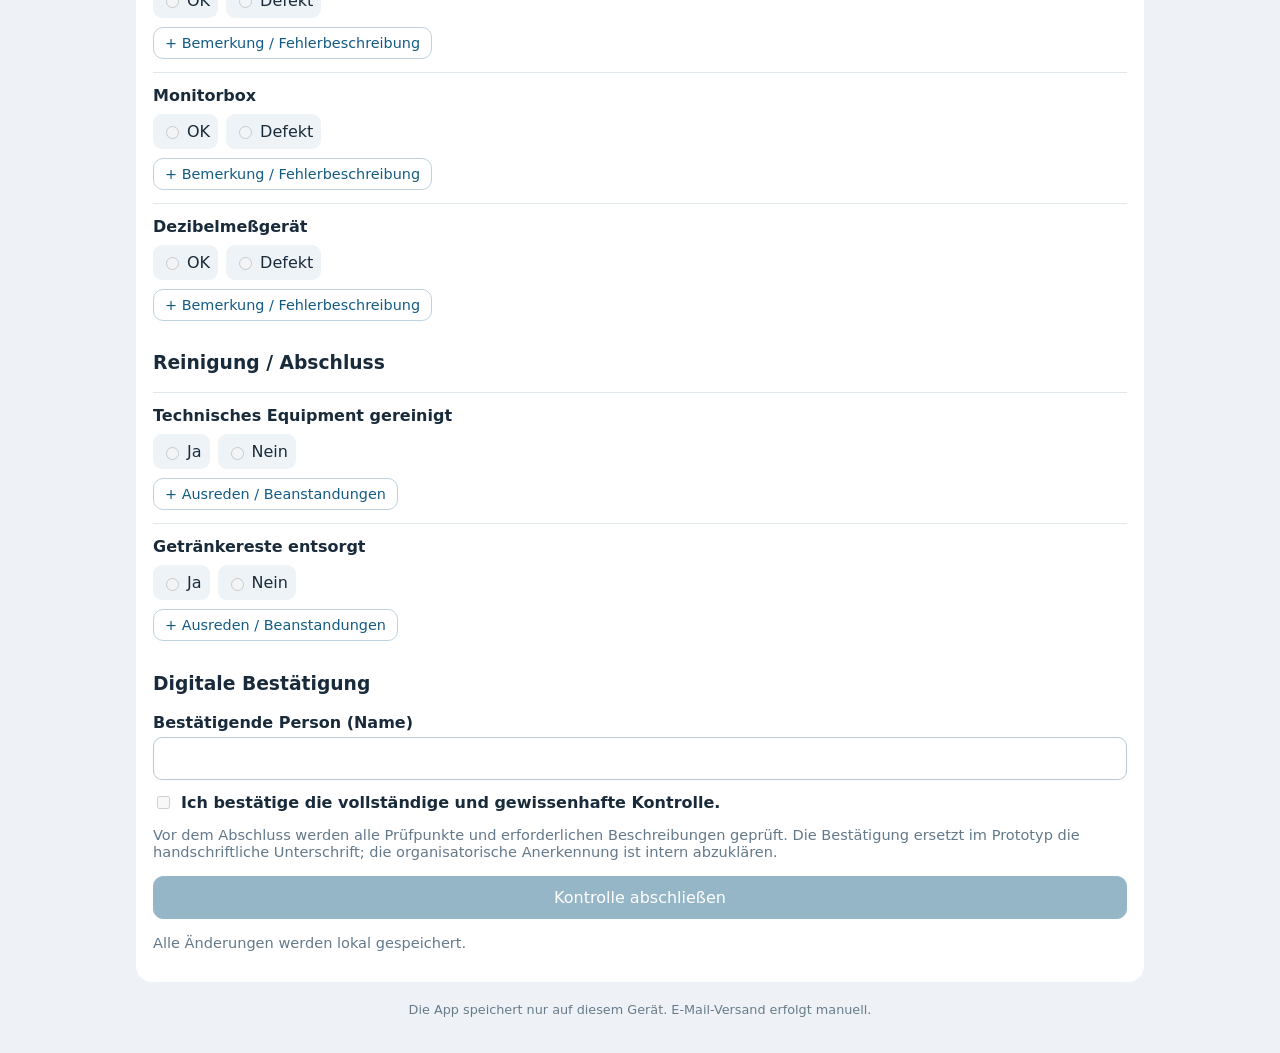
==== commit fb7f2440: "Add files via upload" ====
--- a/index.html
+++ b/index.html
@@ -1 +1 @@
-<!doctype html><html lang="de"><head><meta charset="utf-8"><meta name="viewport" content="width=device-width,initial-scale=1"><meta name="theme-color" content="#13283b"><link rel="manifest" href="manifest.webmanifest"><link rel="stylesheet" href="style.css"><title>Dome · DJ-Kontrolle</title></head><body><main><header><small>DOME · TECHNISCHE KONTROLLE</small><h1>DJ-Kontrollbogen</h1><p>Version 2.3.3 – lokaler Test · Nextcloud noch nicht verbunden</p></header><nav><button data-tab="check" class="active">Kontrolle</button><button data-tab="archive">Archiv</button><button data-tab="settings">Einstellungen</button><button data-tab="admin">Admin (Test)</button></nav><section id="check"></section><section id="archive" hidden></section><section id="settings" hidden></section><section id="admin" hidden></section><footer>Die App speichert nur auf diesem Gerät. E-Mail-Versand erfolgt manuell.</footer></main><script src="app.js" defer></script></body></html>
+<!doctype html><html lang="de"><head><meta charset="utf-8"><meta name="viewport" content="width=device-width,initial-scale=1"><meta name="theme-color" content="#13283b"><link rel="manifest" href="manifest.webmanifest"><link rel="stylesheet" href="style.css"><title>Dome · DJ-Kontrolle</title></head><body><main><header><small>DOME · TECHNISCHE KONTROLLE</small><h1>DJ-Kontrollbogen</h1><p>Version 2.3.4 – lokaler Test · Nextcloud noch nicht verbunden</p></header><nav><button data-tab="check" class="active">Kontrolle</button><button data-tab="archive">Archiv</button><button data-tab="settings">Einstellungen</button><button data-tab="admin">Admin (Test)</button></nav><section id="check"></section><section id="archive" hidden></section><section id="settings" hidden></section><section id="admin" hidden></section><footer>Die App speichert nur auf diesem Gerät. E-Mail-Versand erfolgt manuell.</footer></main><script src="app.js" defer></script></body></html>
--- a/style.css
+++ b/style.css
@@ -1,3 +1,5 @@
 :root{font-family:system-ui,-apple-system,Segoe UI,sans-serif;color:#192b3b;background:#eef2f6}*{box-sizing:border-box}body{margin:0}main{max-width:740px;margin:auto;padding:16px}header{background:#13283b;color:white;padding:22px;border-radius:16px}header small{letter-spacing:.12em;color:#b6d5ea}h1{margin:8px 0}header p{color:#c5d1da;margin:0}nav{display:flex;gap:6px;margin:14px 0}button{font:inherit;cursor:pointer;border:1px solid #b9c9d5;background:white;color:#15304a;border-radius:10px;padding:11px 14px}nav button{flex:1;padding:10px 5px}button.active,button.primary{background:#175e83;color:white;border-color:#175e83}button:disabled{opacity:.45;cursor:not-allowed}section{background:white;border-radius:16px;padding:17px;margin-bottom:12px}label{display:block;font-weight:600;margin:13px 0 5px}input,select,textarea{width:100%;padding:11px;border:1px solid #b8c8d5;border-radius:9px;font:inherit;background:white;color:#172b3d}textarea{min-height:70px;resize:vertical}.grid{display:grid;grid-template-columns:1fr 1fr;gap:10px}.device{border-top:1px solid #e0e7ed;padding:13px 0}.device strong{display:block;margin-bottom:9px}.choices{display:flex;gap:8px;flex-wrap:wrap}.choices label{font-weight:400;margin:0;display:flex;align-items:center;gap:5px;background:#eef3f7;border-radius:9px;padding:8px}.choices input{width:auto}.muted{color:#63798a;font-size:.91rem}.warn{background:#fff0d6;padding:12px;border-radius:10px}.success{background:#e6f5ea;padding:12px;border-radius:10px}.actions{display:flex;gap:8px;flex-wrap:wrap;margin-top:16px}.actions button{flex:1}.item{border-bottom:1px solid #e0e7ed;padding:12px 0}.item:last-child{border:0}footer{font-size:.8rem;color:#687b8a;text-align:center;margin:20px}h2{margin-top:4px}@media(max-width:430px){.grid{grid-template-columns:1fr}}
 details{margin-top:20px;border:1px solid #d7e1e9;border-radius:12px;padding:12px}details summary{cursor:pointer;padding:5px 0}details[open] summary{border-bottom:1px solid #d7e1e9;padding-bottom:12px;margin-bottom:12px}
 .note-toggle{margin-top:9px;background:transparent;color:#145b83;border:1px solid #bfd1df;padding:7px 11px;font-size:.9rem}.note-wrap{margin-top:9px}.saved-note{white-space:pre-wrap;background:#f0f5f8;padding:9px;border-radius:7px} [hidden]{display:none!important}
+
+.archive-issue{white-space:pre-wrap;overflow-wrap:anywhere;border-left:4px solid #c47b23;background:#fff3df;padding:10px;border-radius:4px}.item button{margin-top:5px}@media(min-width:900px){main{max-width:1040px}#admin #devicePicker{display:grid;grid-template-columns:repeat(2,minmax(0,1fr));gap:6px 16px}#admin #catalogEditor{display:grid;grid-template-columns:repeat(2,minmax(0,1fr));gap:0 18px}}
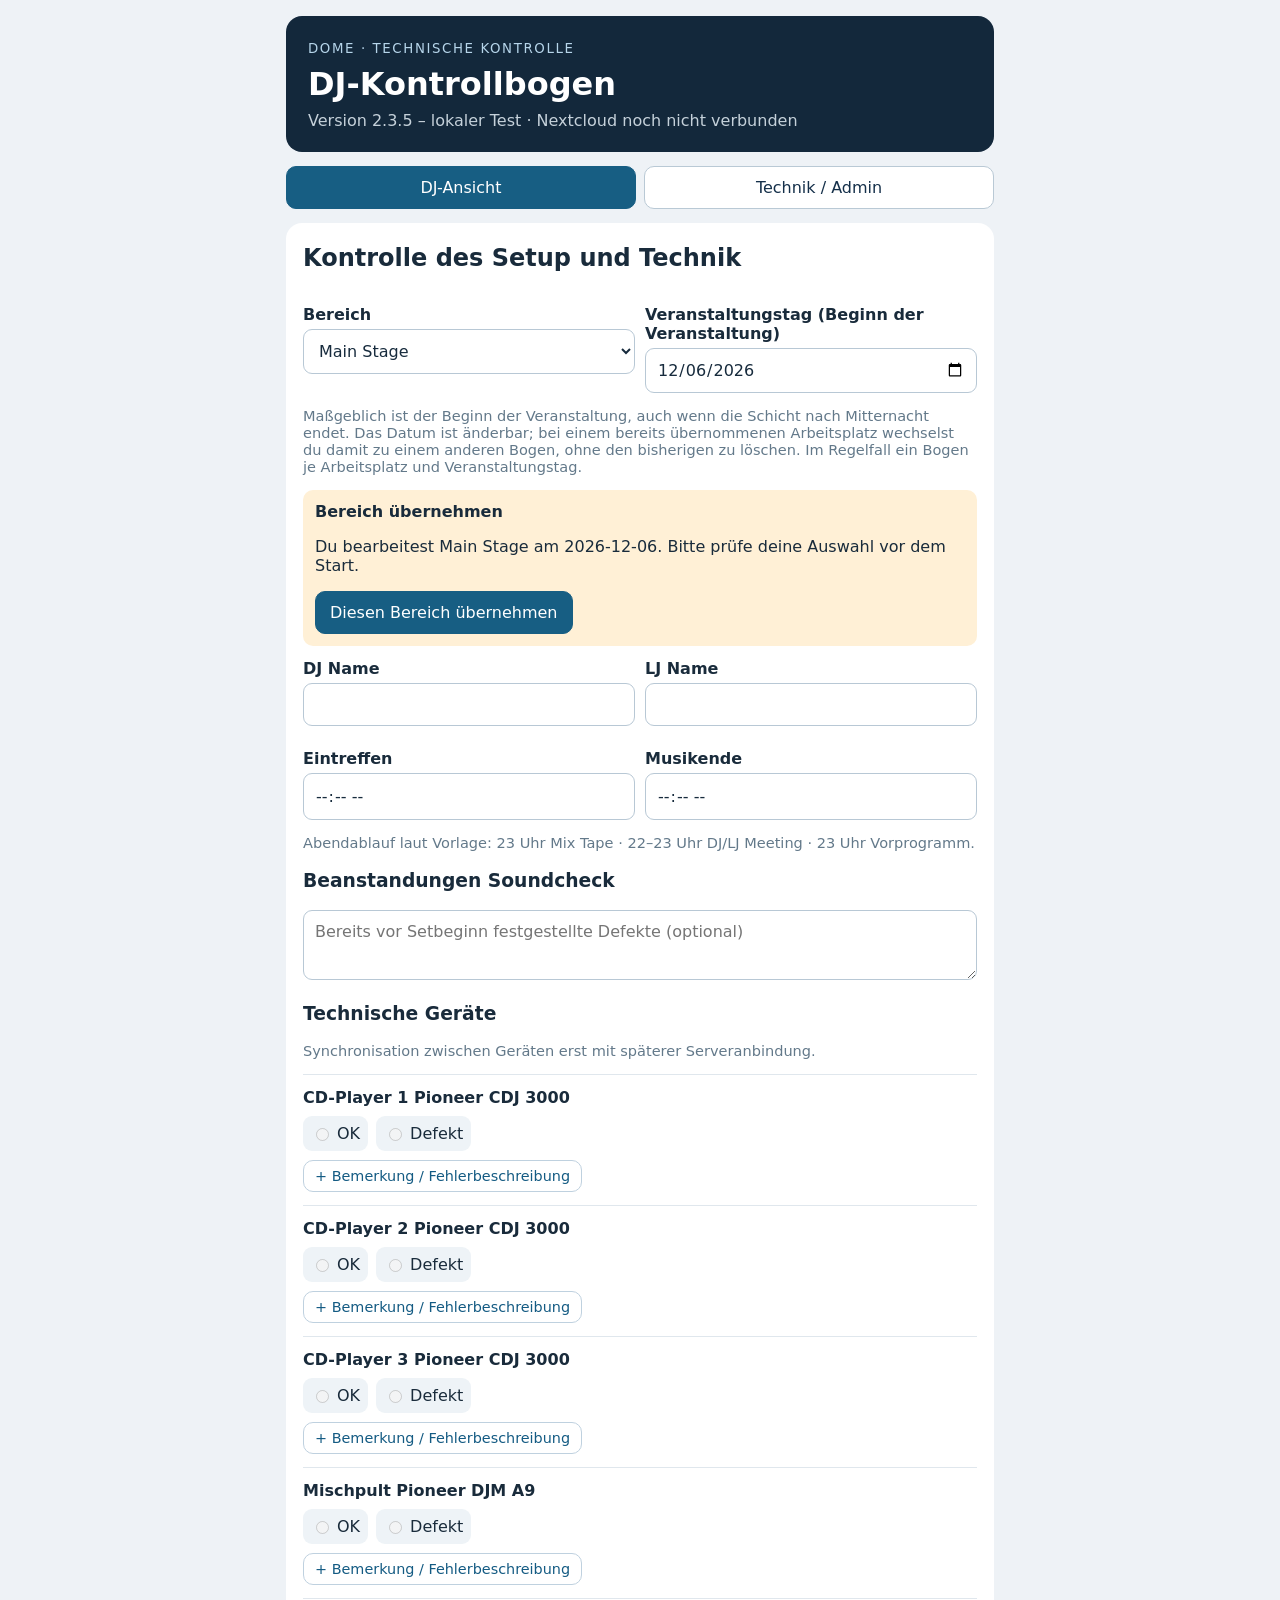
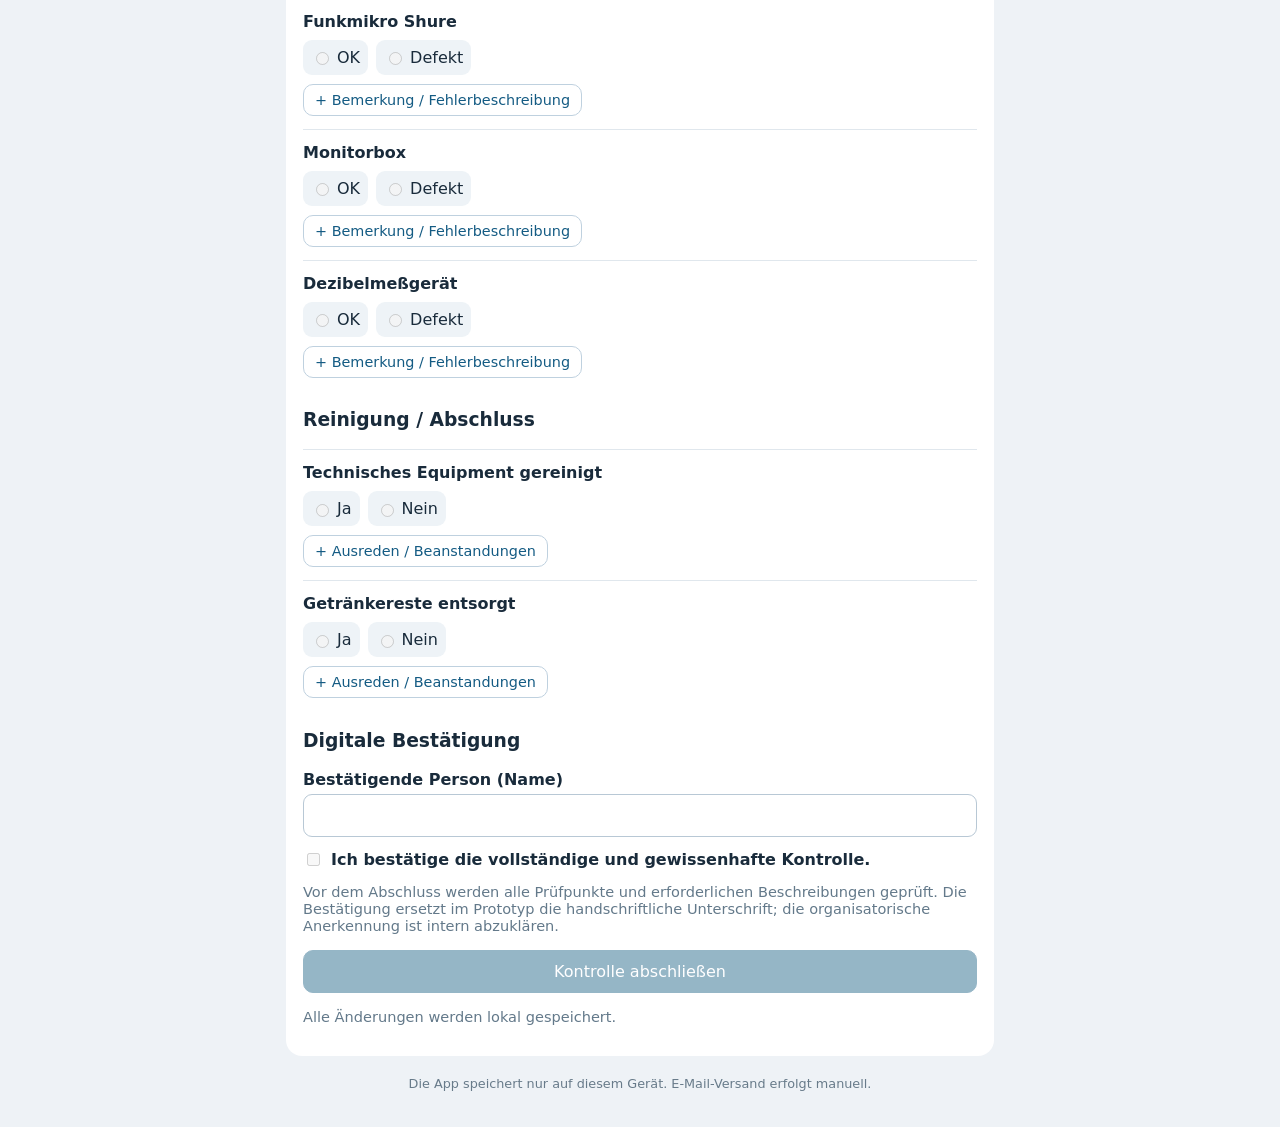
==== commit 0ea9a142: "Add files via upload" ====
--- a/index.html
+++ b/index.html
@@ -1 +1 @@
-<!doctype html><html lang="de"><head><meta charset="utf-8"><meta name="viewport" content="width=device-width,initial-scale=1"><meta name="theme-color" content="#13283b"><link rel="manifest" href="manifest.webmanifest"><link rel="stylesheet" href="style.css"><title>Dome · DJ-Kontrolle</title></head><body><main><header><small>DOME · TECHNISCHE KONTROLLE</small><h1>DJ-Kontrollbogen</h1><p>Version 2.3.4 – lokaler Test · Nextcloud noch nicht verbunden</p></header><nav><button data-tab="check" class="active">Kontrolle</button><button data-tab="archive">Archiv</button><button data-tab="settings">Einstellungen</button><button data-tab="admin">Admin (Test)</button></nav><section id="check"></section><section id="archive" hidden></section><section id="settings" hidden></section><section id="admin" hidden></section><footer>Die App speichert nur auf diesem Gerät. E-Mail-Versand erfolgt manuell.</footer></main><script src="app.js" defer></script></body></html>
+<!doctype html><html lang="de"><head><meta charset="utf-8"><meta name="viewport" content="width=device-width,initial-scale=1"><meta name="theme-color" content="#13283b"><link rel="manifest" href="manifest.webmanifest"><link rel="stylesheet" href="style.css"><title>Dome · DJ-Kontrolle</title></head><body><main><header><small>DOME · TECHNISCHE KONTROLLE</small><h1>DJ-Kontrollbogen</h1><p>Version 2.3.5 – lokaler Test · Nextcloud noch nicht verbunden</p></header><div class="mode-switch"><button id="modeDj" class="active">DJ-Ansicht</button><button id="modeTech">Technik / Admin</button></div><nav><button data-tab="check" class="active">Kontrolle</button><button data-tab="archive">Archiv</button><button data-tab="settings">Einstellungen</button><button data-tab="admin">Admin (Test)</button></nav><section id="check"></section><section id="archive" hidden></section><section id="settings" hidden></section><section id="admin" hidden></section><footer>Die App speichert nur auf diesem Gerät. E-Mail-Versand erfolgt manuell.</footer></main><script src="app.js" defer></script></body></html>
--- a/style.css
+++ b/style.css
@@ -2,4 +2,5 @@
 details{margin-top:20px;border:1px solid #d7e1e9;border-radius:12px;padding:12px}details summary{cursor:pointer;padding:5px 0}details[open] summary{border-bottom:1px solid #d7e1e9;padding-bottom:12px;margin-bottom:12px}
 .note-toggle{margin-top:9px;background:transparent;color:#145b83;border:1px solid #bfd1df;padding:7px 11px;font-size:.9rem}.note-wrap{margin-top:9px}.saved-note{white-space:pre-wrap;background:#f0f5f8;padding:9px;border-radius:7px} [hidden]{display:none!important}
 
-.archive-issue{white-space:pre-wrap;overflow-wrap:anywhere;border-left:4px solid #c47b23;background:#fff3df;padding:10px;border-radius:4px}.item button{margin-top:5px}@media(min-width:900px){main{max-width:1040px}#admin #devicePicker{display:grid;grid-template-columns:repeat(2,minmax(0,1fr));gap:6px 16px}#admin #catalogEditor{display:grid;grid-template-columns:repeat(2,minmax(0,1fr));gap:0 18px}}
+.archive-issue{white-space:pre-wrap;overflow-wrap:anywhere;border-left:4px solid #c47b23;background:#fff3df;padding:10px;border-radius:4px}.item button{margin-top:5px}
+.mode-switch{display:flex;gap:8px;margin:14px 0}.mode-switch button{flex:1}.archive-entry{margin-top:8px;padding:0;border:1px solid #d7e1e9;border-radius:10px}.archive-entry summary{padding:13px 10px;font-weight:650;overflow-wrap:anywhere}.archive-entry[open] summary{margin:0;padding:13px 10px}.archive-content{padding:10px}.archive-content h4{margin:18px 0 8px}.archive-device{padding:10px 0;border-bottom:1px solid #e1e7ed;overflow-wrap:anywhere}.archive-device span{float:right;color:#536b7e}.archive-device .archive-issue{clear:both}.archive-content p{overflow-wrap:anywhere}main{max-width:740px}
